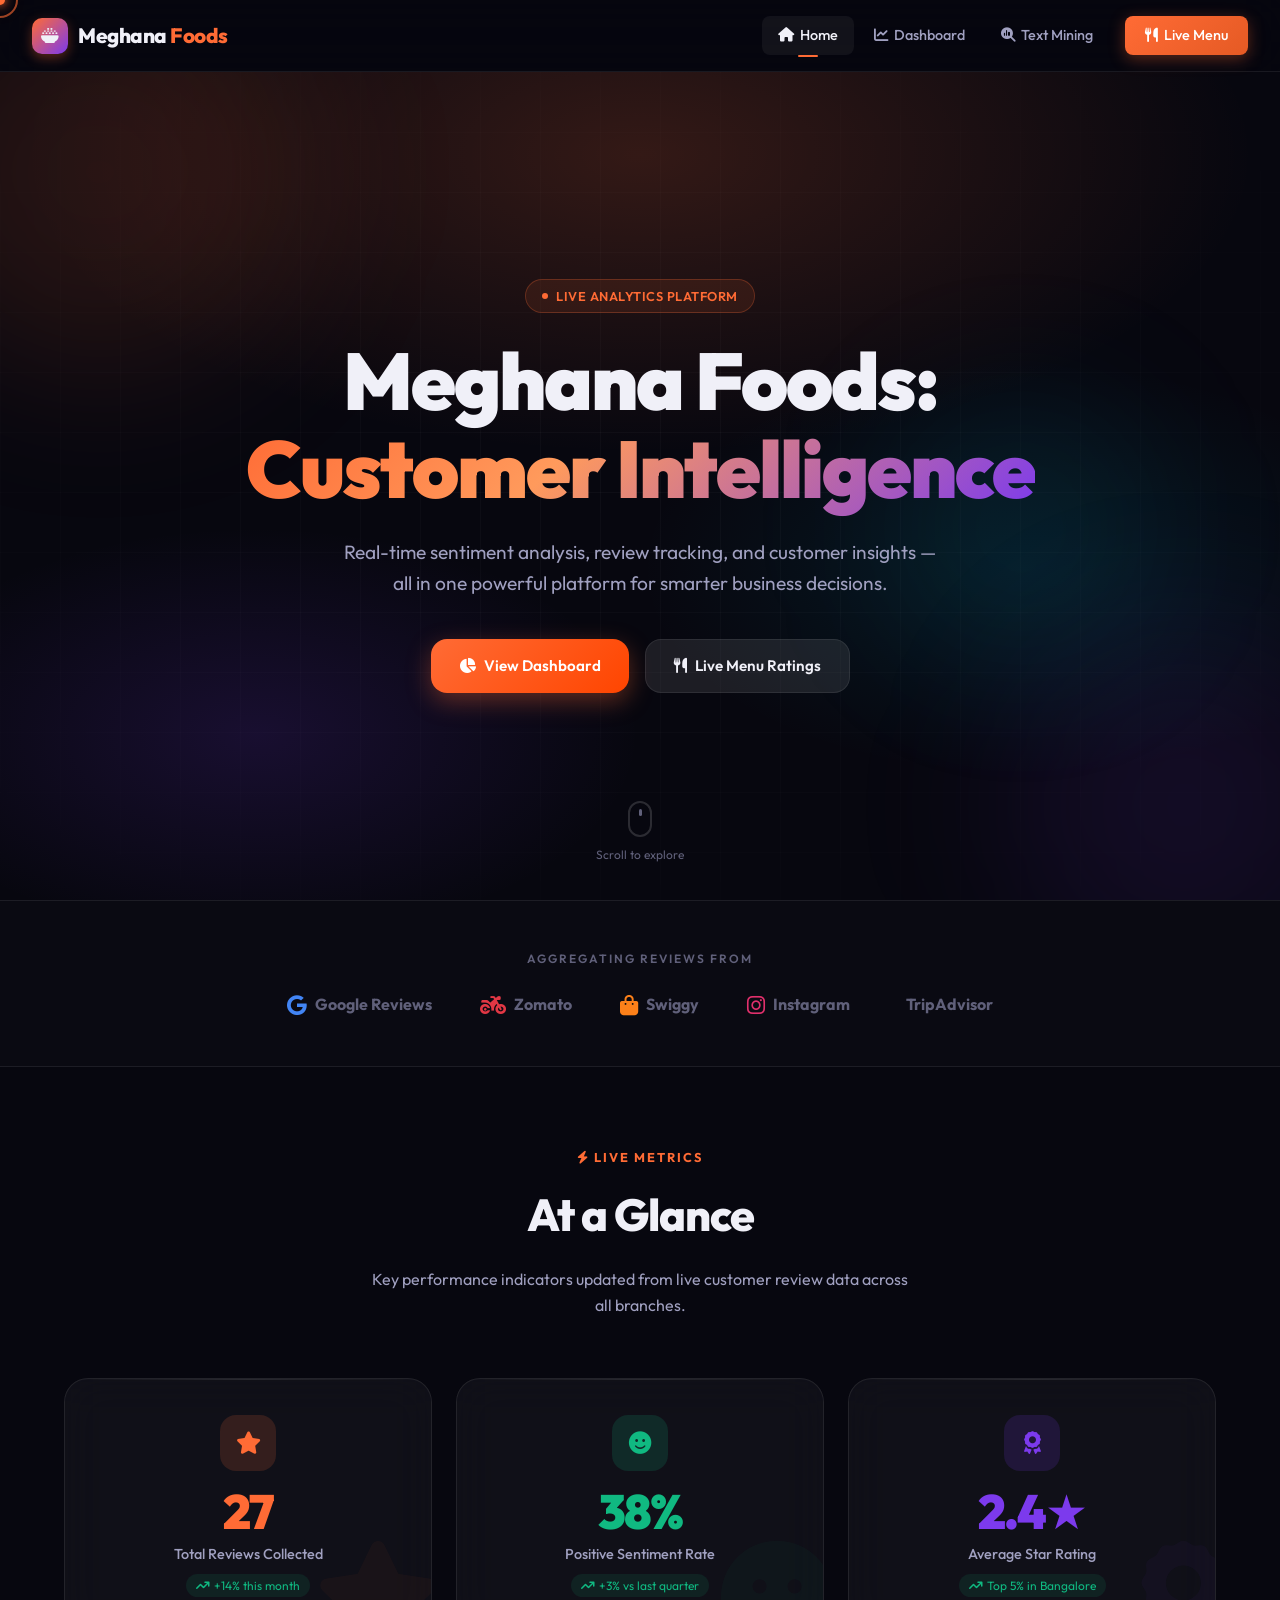
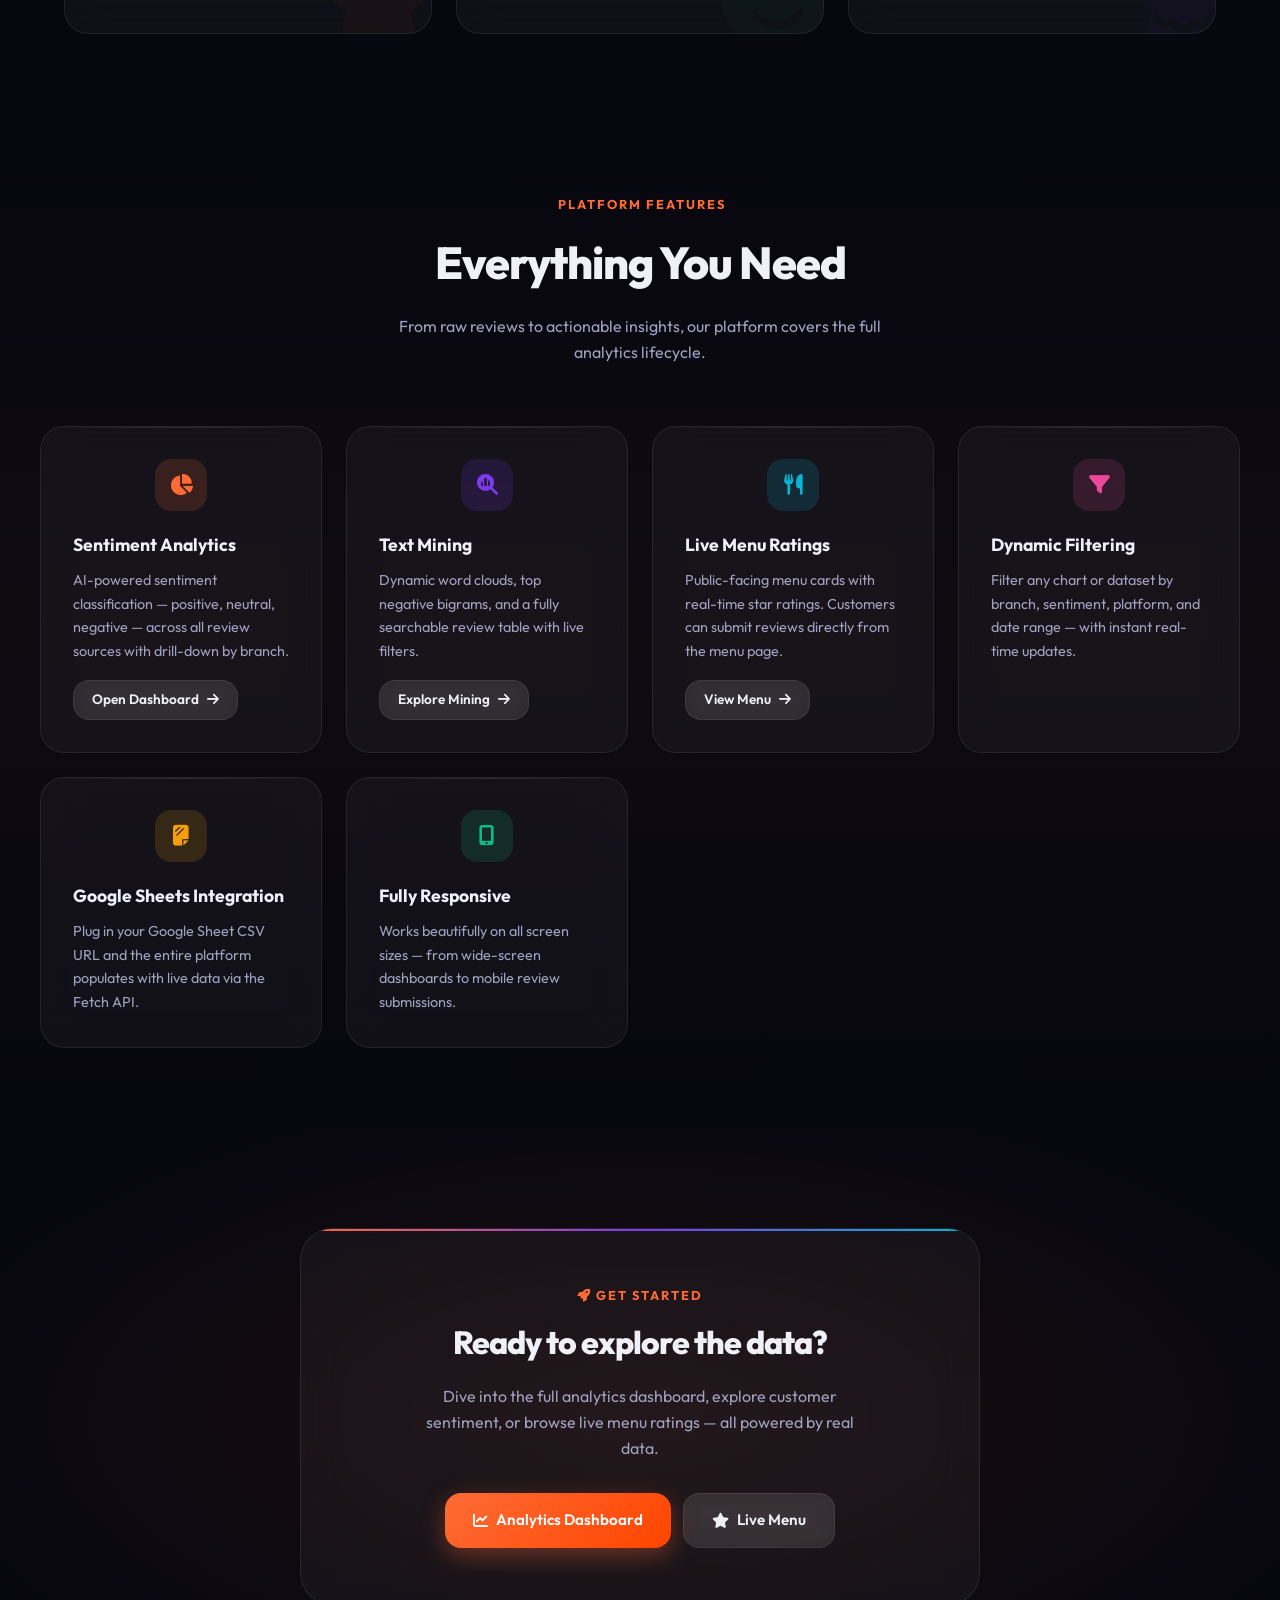
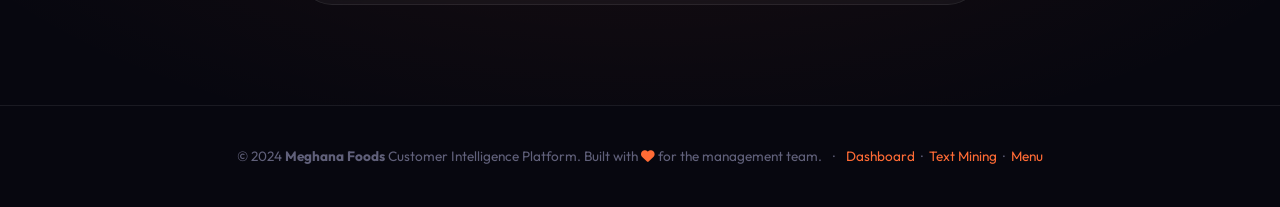
==== index.html @ daedaa5d "Add files via upload" ====
<!DOCTYPE html>
<html lang="en">
<head>
  <meta charset="UTF-8">
  <meta name="viewport" content="width=device-width, initial-scale=1.0">
  <title>Meghana Foods — Customer Intelligence Platform</title>
  <meta name="description" content="Meghana Foods Customer Intelligence Platform — analyze reviews, sentiment trends, and live menu ratings across all branches.">

  <!-- Fonts -->
  <link rel="preconnect" href="https://fonts.googleapis.com">
  <link rel="preconnect" href="https://fonts.gstatic.com" crossorigin>
  <link href="https://fonts.googleapis.com/css2?family=Outfit:wght@300;400;500;600;700;800;900&display=swap" rel="stylesheet">

  <!-- FontAwesome -->
  <link rel="stylesheet" href="https://cdnjs.cloudflare.com/ajax/libs/font-awesome/6.5.1/css/all.min.css">

  <!-- Stylesheet -->
  <link rel="stylesheet" href="styles.css">

  <style>
    /* ---- Homepage-only styles ---- */
    .hero-scroll-hint {
      position: absolute;
      bottom: 36px; left: 50%;
      transform: translateX(-50%);
      display: flex;
      flex-direction: column;
      align-items: center;
      gap: 8px;
      color: var(--text-muted);
      font-size: 0.75rem;
      animation: fadeIn 2s 1.5s ease both;
    }

    .scroll-mouse {
      width: 24px; height: 36px;
      border: 2px solid rgba(255,255,255,0.15);
      border-radius: 12px;
      position: relative;
      display: flex;
      align-items: flex-start;
      justify-content: center;
      padding-top: 6px;
    }

    .scroll-mouse::before {
      content: '';
      width: 3px; height: 7px;
      background: var(--text-muted);
      border-radius: 3px;
      animation: scrollBounce 1.5s infinite;
    }

    @keyframes scrollBounce {
      0%, 100% { transform: translateY(0); opacity: 1; }
      60%       { transform: translateY(8px); opacity: 0.3; }
    }

    /* Social proof logos strip */
    .platforms-strip {
      padding: 48px 24px;
      text-align: center;
      border-top: 1px solid var(--border);
      border-bottom: 1px solid var(--border);
      background: rgba(255,255,255,0.01);
    }

    .platforms-strip p {
      font-size: 0.75rem;
      letter-spacing: 2px;
      text-transform: uppercase;
      color: var(--text-muted);
      margin-bottom: 24px;
      font-weight: 600;
    }

    .platform-logos {
      display: flex;
      align-items: center;
      justify-content: center;
      gap: 48px;
      flex-wrap: wrap;
    }

    .platform-logo {
      display: flex;
      align-items: center;
      gap: 8px;
      font-size: 1rem;
      font-weight: 700;
      color: var(--text-muted);
      transition: color var(--transition-base);
    }

    .platform-logo:hover { color: var(--text-secondary); }
    .platform-logo i { font-size: 1.3rem; }

    /* CTA Bottom section */
    .cta-section {
      padding: 100px 24px;
      text-align: center;
      position: relative;
      overflow: hidden;
    }

    .cta-section::before {
      content: '';
      position: absolute;
      inset: 0;
      background: radial-gradient(ellipse 60% 60% at 50% 50%, rgba(255,107,53,0.08), transparent);
    }

    .cta-card {
      max-width: 680px;
      margin: 0 auto;
      padding: 56px 48px;
      border-radius: var(--radius-xl);
      position: relative;
      overflow: hidden;
    }

    .cta-card::before {
      content: '';
      position: absolute;
      top: 0; left: 0; right: 0;
      height: 2px;
      background: linear-gradient(90deg, var(--primary), var(--accent), var(--teal));
    }

    /* Number ticker styling override for homepage */
    .stat-value.orange { color: var(--primary); }
    .stat-value.green  { color: var(--green); }
    .stat-value.purple { color: var(--accent); }
  </style>
</head>

<body>
  <!-- Custom Cursor -->
  <div id="cursor-dot"></div>
  <div id="cursor-ring"></div>

  <!-- ==============================
       NAVBAR
       ============================== -->
  <nav class="navbar" role="navigation" aria-label="Main navigation">
    <a class="nav-brand" href="index.html" aria-label="Meghana Foods Home">
      <div class="brand-icon"><i class="fa-solid fa-bowl-rice"></i></div>
      <span>Meghana <span>Foods</span></span>
    </a>

    <ul class="nav-links" id="nav-links">
      <li><a href="index.html" class="active" id="nav-home"><i class="fa-solid fa-house"></i> Home</a></li>
      <li><a href="dashboard.html" id="nav-dashboard"><i class="fa-solid fa-chart-line"></i> Dashboard</a></li>
      <li><a href="mining.html" id="nav-mining"><i class="fa-solid fa-magnifying-glass-chart"></i> Text Mining</a></li>
      <li><a href="menu.html" class="nav-cta" id="nav-menu"><i class="fa-solid fa-utensils"></i> Live Menu</a></li>
    </ul>

    <button class="nav-toggle" id="nav-toggle" aria-label="Toggle mobile menu" aria-expanded="false">
      <span></span><span></span><span></span>
    </button>
  </nav>

  <!-- ==============================
       PAGE CONTENT
       ============================== -->
  <div class="page-wrapper">

    <!-- HERO -->
    <section class="hero" id="hero" aria-labelledby="hero-heading">
      <div class="hero-bg">
        <div class="hero-orb hero-orb-1"></div>
        <div class="hero-orb hero-orb-2"></div>
        <div class="hero-orb hero-orb-3"></div>
      </div>

      <div class="hero-content">
        <div class="hero-badge">
          <span class="dot"></span>
          LIVE ANALYTICS PLATFORM
        </div>

        <h1 class="hero-title" id="hero-heading">
          Meghana Foods:<br>
          <span class="gradient-text">Customer Intelligence</span>
        </h1>

        <p class="hero-subtitle">
          Real-time sentiment analysis, review tracking, and customer insights —
          all in one powerful platform for smarter business decisions.
        </p>

        <div class="hero-actions">
          <a href="dashboard.html" class="btn btn-primary" id="btn-view-dashboard">
            <i class="fa-solid fa-chart-pie"></i>
            View Dashboard
          </a>
          <a href="menu.html" class="btn btn-secondary" id="btn-live-menu">
            <i class="fa-solid fa-utensils"></i>
            Live Menu Ratings
          </a>
        </div>
      </div>

      <div class="hero-scroll-hint" aria-hidden="true">
        <div class="scroll-mouse"></div>
        Scroll to explore
      </div>
    </section>

    <!-- PLATFORMS STRIP -->
    <div class="platforms-strip" aria-label="Data sources">
      <p>Aggregating reviews from</p>
      <div class="platform-logos">
        <div class="platform-logo"><i class="fa-brands fa-google" style="color:#4285F4"></i> Google Reviews</div>
        <div class="platform-logo"><i class="fa-solid fa-motorcycle" style="color:#E23744"></i> Zomato</div>
        <div class="platform-logo"><i class="fa-solid fa-bag-shopping" style="color:#FC8019"></i> Swiggy</div>
        <div class="platform-logo"><i class="fa-brands fa-instagram" style="color:#E1306C"></i> Instagram</div>
        <div class="platform-logo"><i class="fa-brands fa-tripadvisor" style="color:#34E0A1"></i> TripAdvisor</div>
      </div>
    </div>

    <!-- QUICK STATS -->
    <section class="stats-section" aria-labelledby="stats-heading">
      <p class="section-label"><i class="fa-solid fa-bolt"></i> Live Metrics</p>
      <h2 class="section-title" id="stats-heading">At a Glance</h2>
      <p class="section-subtitle">Key performance indicators updated from live customer review data across all branches.</p>

      <div class="stats-grid">
        <div class="stat-card card reveal delay-1" id="stat-reviews">
          <div class="stat-icon orange"><i class="fa-solid fa-star"></i></div>
          <div class="stat-value orange" data-count="40" data-suffix="">0</div>
          <div class="stat-label">Total Reviews Collected</div>
          <div class="stat-trend up"><i class="fa-solid fa-arrow-trend-up"></i> +14% this month</div>
          <i class="fa-solid fa-star card-bg-icon" aria-hidden="true"></i>
        </div>

        <div class="stat-card card reveal delay-2" id="stat-positive">
          <div class="stat-icon green"><i class="fa-solid fa-face-smile"></i></div>
          <div class="stat-value green" data-count="72" data-suffix="%">0%</div>
          <div class="stat-label">Positive Sentiment Rate</div>
          <div class="stat-trend up"><i class="fa-solid fa-arrow-trend-up"></i> +3% vs last quarter</div>
          <i class="fa-solid fa-face-smile card-bg-icon" aria-hidden="true" style="color:var(--green)"></i>
        </div>

        <div class="stat-card card reveal delay-3" id="stat-avg-rating">
          <div class="stat-icon purple"><i class="fa-solid fa-award"></i></div>
          <div class="stat-value purple" data-count="4.3" data-suffix="★">0★</div>
          <div class="stat-label">Average Star Rating</div>
          <div class="stat-trend up"><i class="fa-solid fa-arrow-trend-up"></i> Top 5% in Bangalore</div>
          <i class="fa-solid fa-award card-bg-icon" aria-hidden="true" style="color:var(--accent)"></i>
        </div>
      </div>
    </section>

    <!-- FEATURES SECTION -->
    <section class="features-section" aria-labelledby="features-heading">
      <div class="features-inner">
        <p class="section-label"><i class="fa-solid fa-sparkles"></i> Platform Features</p>
        <h2 class="section-title" id="features-heading">Everything You Need</h2>
        <p class="section-subtitle">From raw reviews to actionable insights, our platform covers the full analytics lifecycle.</p>

        <div class="features-grid">
          <div class="feature-card card reveal delay-1">
            <div class="feature-icon orange stat-icon">
              <i class="fa-solid fa-chart-pie"></i>
            </div>
            <h3 class="feature-title">Sentiment Analytics</h3>
            <p class="feature-desc">AI-powered sentiment classification — positive, neutral, negative — across all review sources with drill-down by branch.</p>
            <a href="dashboard.html" class="btn btn-secondary btn-sm" style="margin-top:16px" id="feature-link-dashboard">
              Open Dashboard <i class="fa-solid fa-arrow-right"></i>
            </a>
          </div>

          <div class="feature-card card reveal delay-2">
            <div class="feature-icon purple stat-icon" style="background:rgba(124,58,237,0.15);color:var(--accent)">
              <i class="fa-solid fa-magnifying-glass-chart"></i>
            </div>
            <h3 class="feature-title">Text Mining</h3>
            <p class="feature-desc">Dynamic word clouds, top negative bigrams, and a fully searchable review table with live filters.</p>
            <a href="mining.html" class="btn btn-secondary btn-sm" style="margin-top:16px" id="feature-link-mining">
              Explore Mining <i class="fa-solid fa-arrow-right"></i>
            </a>
          </div>

          <div class="feature-card card reveal delay-3">
            <div class="feature-icon teal stat-icon" style="background:rgba(6,182,212,0.15);color:var(--teal)">
              <i class="fa-solid fa-utensils"></i>
            </div>
            <h3 class="feature-title">Live Menu Ratings</h3>
            <p class="feature-desc">Public-facing menu cards with real-time star ratings. Customers can submit reviews directly from the menu page.</p>
            <a href="menu.html" class="btn btn-secondary btn-sm" style="margin-top:16px" id="feature-link-menu">
              View Menu <i class="fa-solid fa-arrow-right"></i>
            </a>
          </div>

          <div class="feature-card card reveal delay-4">
            <div class="feature-icon pink stat-icon" style="background:rgba(236,72,153,0.15);color:var(--pink)">
              <i class="fa-solid fa-filter"></i>
            </div>
            <h3 class="feature-title">Dynamic Filtering</h3>
            <p class="feature-desc">Filter any chart or dataset by branch, sentiment, platform, and date range — with instant real-time updates.</p>
          </div>

          <div class="feature-card card reveal delay-5">
            <div class="feature-icon yellow stat-icon" style="background:rgba(245,158,11,0.15);color:var(--yellow)">
              <i class="fa-solid fa-sheet-plastic"></i>
            </div>
            <h3 class="feature-title">Google Sheets Integration</h3>
            <p class="feature-desc">Plug in your Google Sheet CSV URL and the entire platform populates with live data via the Fetch API.</p>
          </div>

          <div class="feature-card card reveal delay-1">
            <div class="feature-icon green stat-icon">
              <i class="fa-solid fa-mobile-screen-button"></i>
            </div>
            <h3 class="feature-title">Fully Responsive</h3>
            <p class="feature-desc">Works beautifully on all screen sizes — from wide-screen dashboards to mobile review submissions.</p>
          </div>
        </div>
      </div>
    </section>

    <!-- CTA -->
    <section class="cta-section" aria-labelledby="cta-heading">
      <div class="cta-card card reveal">
        <p class="section-label" style="margin-bottom:12px"><i class="fa-solid fa-rocket"></i> Get Started</p>
        <h2 id="cta-heading" style="font-size:2rem;font-weight:800;letter-spacing:-1px;margin-bottom:16px">
          Ready to explore the data?
        </h2>
        <p style="color:var(--text-secondary);margin-bottom:32px;max-width:460px;margin-left:auto;margin-right:auto">
          Dive into the full analytics dashboard, explore customer sentiment, or browse live menu ratings — all powered by real data.
        </p>
        <div style="display:flex;gap:12px;justify-content:center;flex-wrap:wrap">
          <a href="dashboard.html" class="btn btn-primary" id="cta-btn-dashboard">
            <i class="fa-solid fa-chart-line"></i> Analytics Dashboard
          </a>
          <a href="menu.html" class="btn btn-secondary" id="cta-btn-menu">
            <i class="fa-solid fa-star"></i> Live Menu
          </a>
        </div>
      </div>
    </section>

    <!-- FOOTER -->
    <footer>
      <p>
        &copy; 2024 <strong>Meghana Foods</strong> Customer Intelligence Platform.
        Built with <i class="fa-solid fa-heart" style="color:var(--primary)"></i> for the management team.
        <span style="margin:0 8px">·</span>
        <a href="dashboard.html">Dashboard</a> &nbsp;·&nbsp;
        <a href="mining.html">Text Mining</a> &nbsp;·&nbsp;
        <a href="menu.html">Menu</a>
      </p>
    </footer>

  </div><!-- .page-wrapper -->

  <!-- Scripts -->
  <script src="script.js"></script>
</body>
</html>
---- styles.css ----
/* ============================================================
   MEGHANA FOODS — CUSTOMER INTELLIGENCE DASHBOARD
   styles.css — Global Stylesheet
   ============================================================ */

/* ---- Google Fonts ---- */
@import url('https://fonts.googleapis.com/css2?family=Outfit:wght@300;400;500;600;700;800;900&display=swap');

/* ---- CSS Custom Properties ---- */
:root {
  /* Colors */
  --primary: #FF6B35;
  --primary-dark: #e55a24;
  --primary-glow: rgba(255, 107, 53, 0.35);
  --accent: #7C3AED;
  --accent-glow: rgba(124, 58, 237, 0.35);
  --teal: #06B6D4;
  --pink: #EC4899;
  --green: #10B981;
  --yellow: #F59E0B;

  /* Backgrounds */
  --bg-base: #07070F;
  --bg-surface: #0D0D1A;
  --bg-card: rgba(255, 255, 255, 0.04);
  --bg-card-hover: rgba(255, 255, 255, 0.08);
  --bg-glass: rgba(255, 255, 255, 0.05);
  --bg-glass-strong: rgba(255, 255, 255, 0.09);

  /* Borders */
  --border: rgba(255, 255, 255, 0.08);
  --border-hover: rgba(255, 107, 53, 0.4);

  /* Text */
  --text-primary: #F0F0F8;
  --text-secondary: #A0A0C0;
  --text-muted: #60607A;

  /* Shadows */
  --shadow-sm: 0 2px 8px rgba(0,0,0,0.4);
  --shadow-md: 0 8px 32px rgba(0,0,0,0.5);
  --shadow-lg: 0 20px 60px rgba(0,0,0,0.6);
  --shadow-glow-orange: 0 0 30px rgba(255, 107, 53, 0.3);
  --shadow-glow-purple: 0 0 30px rgba(124, 58, 237, 0.3);

  /* Layout */
  --navbar-height: 72px;
  --radius-sm: 8px;
  --radius-md: 16px;
  --radius-lg: 24px;
  --radius-xl: 32px;

  /* Transitions */
  --transition-fast: 0.15s ease;
  --transition-base: 0.3s ease;
  --transition-slow: 0.5s ease;
}

/* ---- Reset & Base ---- */
*, *::before, *::after {
  box-sizing: border-box;
  margin: 0;
  padding: 0;
}

html {
  scroll-behavior: smooth;
  font-size: 16px;
}

body {
  font-family: 'Outfit', system-ui, sans-serif;
  background: var(--bg-base);
  color: var(--text-primary);
  line-height: 1.6;
  overflow-x: hidden;
  cursor: none; /* Hide default cursor — using custom cursor */
}

/* ---- Custom Cursor ---- */
#cursor-dot {
  position: fixed;
  top: 0; left: 0;
  width: 10px; height: 10px;
  background: var(--primary);
  border-radius: 50%;
  pointer-events: none;
  z-index: 99999;
  transform: translate(-50%, -50%);
  transition: transform 0.08s ease, background 0.2s ease;
  box-shadow: 0 0 10px var(--primary), 0 0 20px var(--primary-glow);
}

#cursor-ring {
  position: fixed;
  top: 0; left: 0;
  width: 36px; height: 36px;
  border: 2px solid rgba(255, 107, 53, 0.6);
  border-radius: 50%;
  pointer-events: none;
  z-index: 99998;
  transform: translate(-50%, -50%);
  transition: transform 0.18s ease, width 0.2s ease, height 0.2s ease,
              border-color 0.2s ease, opacity 0.2s ease;
}

body:hover #cursor-ring { opacity: 1; }

/* Cursor hover states */
a:hover ~ #cursor-dot, button:hover ~ #cursor-dot { transform: translate(-50%, -50%) scale(1.5); }

/* ==============================
   NAVBAR
   ============================== */
.navbar {
  position: fixed;
  top: 0; left: 0; right: 0;
  height: var(--navbar-height);
  background: rgba(7, 7, 15, 0.85);
  backdrop-filter: blur(24px);
  -webkit-backdrop-filter: blur(24px);
  border-bottom: 1px solid var(--border);
  z-index: 1000;
  display: flex;
  align-items: center;
  padding: 0 32px;
  transition: box-shadow var(--transition-base);
}

.navbar.scrolled {
  box-shadow: 0 4px 32px rgba(0,0,0,0.6);
  border-bottom-color: rgba(255, 107, 53, 0.2);
}

.nav-brand {
  display: flex;
  align-items: center;
  gap: 10px;
  text-decoration: none;
  font-size: 1.3rem;
  font-weight: 800;
  color: var(--text-primary);
  letter-spacing: -0.5px;
}

.nav-brand .brand-icon {
  width: 36px; height: 36px;
  background: linear-gradient(135deg, var(--primary), var(--accent));
  border-radius: 10px;
  display: flex;
  align-items: center;
  justify-content: center;
  font-size: 1.1rem;
  box-shadow: 0 4px 12px var(--primary-glow);
}

.nav-brand span span {
  color: var(--primary);
}

.nav-links {
  display: flex;
  align-items: center;
  gap: 4px;
  list-style: none;
  margin-left: auto;
}

.nav-links a {
  display: flex;
  align-items: center;
  gap: 6px;
  padding: 8px 16px;
  color: var(--text-secondary);
  text-decoration: none;
  font-size: 0.9rem;
  font-weight: 500;
  border-radius: var(--radius-sm);
  transition: all var(--transition-fast);
  position: relative;
}

.nav-links a:hover,
.nav-links a.active {
  color: var(--text-primary);
  background: var(--bg-glass);
}

.nav-links a.active::after {
  content: '';
  position: absolute;
  bottom: -2px; left: 50%;
  transform: translateX(-50%);
  width: 20px; height: 2px;
  background: var(--primary);
  border-radius: 2px;
}

.nav-cta {
  margin-left: 12px;
  padding: 8px 20px !important;
  background: linear-gradient(135deg, var(--primary), var(--primary-dark)) !important;
  color: white !important;
  border-radius: var(--radius-sm) !important;
  box-shadow: 0 4px 16px var(--primary-glow);
  transition: all var(--transition-base) !important;
}

.nav-cta:hover {
  transform: translateY(-1px);
  box-shadow: 0 8px 24px var(--primary-glow) !important;
}

/* Hamburger */
.nav-toggle {
  display: none;
  flex-direction: column;
  gap: 5px;
  margin-left: auto;
  cursor: pointer;
  padding: 4px;
}

.nav-toggle span {
  display: block;
  width: 24px; height: 2px;
  background: var(--text-primary);
  border-radius: 2px;
  transition: all var(--transition-base);
}

/* ==============================
   PAGE WRAPPER
   ============================== */
.page-wrapper {
  padding-top: var(--navbar-height);
  min-height: 100vh;
}

/* ==============================
   HERO SECTION
   ============================== */
.hero {
  position: relative;
  min-height: calc(100vh - var(--navbar-height));
  display: flex;
  align-items: center;
  justify-content: center;
  text-align: center;
  overflow: hidden;
  padding: 80px 24px;
}

.hero-bg {
  position: absolute;
  inset: 0;
  background:
    radial-gradient(ellipse 80% 60% at 50% 10%, rgba(255, 107, 53, 0.18) 0%, transparent 60%),
    radial-gradient(ellipse 60% 50% at 20% 80%, rgba(124, 58, 237, 0.15) 0%, transparent 50%),
    radial-gradient(ellipse 60% 50% at 80% 60%, rgba(6, 182, 212, 0.1) 0%, transparent 50%),
    var(--bg-base);
}

/* Animated mesh grid */
.hero-bg::before {
  content: '';
  position: absolute;
  inset: 0;
  background-image:
    linear-gradient(rgba(255,255,255,0.03) 1px, transparent 1px),
    linear-gradient(90deg, rgba(255,255,255,0.03) 1px, transparent 1px);
  background-size: 60px 60px;
  mask-image: radial-gradient(ellipse 80% 70% at 50% 50%, black, transparent);
}

/* Floating orbs */
.hero-orb {
  position: absolute;
  border-radius: 50%;
  filter: blur(80px);
  animation: floatOrb 8s ease-in-out infinite;
  pointer-events: none;
}

.hero-orb-1 {
  width: 400px; height: 400px;
  background: rgba(255, 107, 53, 0.12);
  top: -100px; left: -100px;
  animation-delay: 0s;
}

.hero-orb-2 {
  width: 350px; height: 350px;
  background: rgba(124, 58, 237, 0.1);
  bottom: -80px; right: -80px;
  animation-delay: 3s;
}

.hero-orb-3 {
  width: 250px; height: 250px;
  background: rgba(6, 182, 212, 0.08);
  top: 40%; left: 70%;
  animation-delay: 5s;
}

@keyframes floatOrb {
  0%, 100% { transform: translate(0, 0) scale(1); }
  33% { transform: translate(30px, -30px) scale(1.05); }
  66% { transform: translate(-20px, 20px) scale(0.95); }
}

.hero-content {
  position: relative;
  z-index: 2;
  max-width: 820px;
}

.hero-badge {
  display: inline-flex;
  align-items: center;
  gap: 8px;
  padding: 6px 16px;
  background: rgba(255, 107, 53, 0.1);
  border: 1px solid rgba(255, 107, 53, 0.25);
  border-radius: 100px;
  font-size: 0.8rem;
  font-weight: 600;
  color: var(--primary);
  letter-spacing: 0.5px;
  margin-bottom: 24px;
  animation: fadeDown 0.8s ease both;
}

.hero-badge .dot {
  width: 6px; height: 6px;
  background: var(--primary);
  border-radius: 50%;
  animation: pulse 2s infinite;
}

@keyframes pulse {
  0%, 100% { opacity: 1; transform: scale(1); }
  50% { opacity: 0.5; transform: scale(1.4); }
}

.hero-title {
  font-size: clamp(2.5rem, 7vw, 5rem);
  font-weight: 900;
  line-height: 1.1;
  letter-spacing: -2px;
  margin-bottom: 24px;
  animation: fadeUp 0.8s 0.1s ease both;
}

.hero-title .gradient-text {
  background: linear-gradient(135deg, var(--primary) 0%, #FF9A5C 40%, var(--accent) 100%);
  -webkit-background-clip: text;
  -webkit-text-fill-color: transparent;
  background-clip: text;
}

.hero-subtitle {
  font-size: clamp(1rem, 2.5vw, 1.2rem);
  color: var(--text-secondary);
  max-width: 600px;
  margin: 0 auto 40px;
  font-weight: 400;
  animation: fadeUp 0.8s 0.2s ease both;
}

.hero-actions {
  display: flex;
  gap: 16px;
  justify-content: center;
  flex-wrap: wrap;
  animation: fadeUp 0.8s 0.3s ease both;
}

/* ==============================
   BUTTONS
   ============================== */
.btn {
  display: inline-flex;
  align-items: center;
  gap: 8px;
  padding: 14px 28px;
  font-family: 'Outfit', sans-serif;
  font-size: 0.95rem;
  font-weight: 600;
  border-radius: var(--radius-md);
  border: none;
  cursor: pointer;
  text-decoration: none;
  transition: all var(--transition-base);
  position: relative;
  overflow: hidden;
}

.btn::before {
  content: '';
  position: absolute;
  inset: 0;
  background: rgba(255,255,255,0);
  transition: background var(--transition-fast);
}

.btn:hover::before { background: rgba(255,255,255,0.08); }

.btn-primary {
  background: linear-gradient(135deg, var(--primary), #FF4500);
  color: white;
  box-shadow: 0 8px 24px var(--primary-glow);
}

.btn-primary:hover {
  transform: translateY(-3px);
  box-shadow: 0 16px 40px var(--primary-glow);
}

.btn-secondary {
  background: var(--bg-glass-strong);
  color: var(--text-primary);
  border: 1px solid var(--border);
  backdrop-filter: blur(10px);
}

.btn-secondary:hover {
  transform: translateY(-2px);
  border-color: var(--border-hover);
  box-shadow: var(--shadow-md);
}

.btn-sm {
  padding: 8px 18px;
  font-size: 0.85rem;
}

/* ==============================
   QUICK STATS SECTION
   ============================== */
.stats-section {
  padding: 80px 24px;
  max-width: 1200px;
  margin: 0 auto;
}

.section-label {
  text-align: center;
  font-size: 0.8rem;
  font-weight: 700;
  letter-spacing: 2px;
  text-transform: uppercase;
  color: var(--primary);
  margin-bottom: 12px;
}

.section-title {
  text-align: center;
  font-size: clamp(1.8rem, 4vw, 2.8rem);
  font-weight: 800;
  letter-spacing: -1px;
  margin-bottom: 16px;
}

.section-subtitle {
  text-align: center;
  color: var(--text-secondary);
  font-size: 1rem;
  max-width: 540px;
  margin: 0 auto 60px;
}

.stats-grid {
  display: grid;
  grid-template-columns: repeat(3, 1fr);
  gap: 24px;
}

/* ==============================
   CARDS / GLASS
   ============================== */
.card {
  background: var(--bg-card);
  border: 1px solid var(--border);
  border-radius: var(--radius-lg);
  backdrop-filter: blur(20px);
  -webkit-backdrop-filter: blur(20px);
  transition: all var(--transition-base);
  position: relative;
  overflow: hidden;
}

.card::before {
  content: '';
  position: absolute;
  top: 0; left: 0; right: 0;
  height: 1px;
  background: linear-gradient(90deg, transparent, rgba(255,255,255,0.1), transparent);
}

.card:hover {
  transform: translateY(-4px);
  border-color: var(--border-hover);
  background: var(--bg-card-hover);
  box-shadow: var(--shadow-glow-orange);
}

.stat-card {
  padding: 36px 32px;
  text-align: center;
  position: relative;
  overflow: hidden;
}

.stat-card .card-bg-icon {
  position: absolute;
  bottom: -20px; right: -10px;
  font-size: 7rem;
  opacity: 0.04;
  color: var(--primary);
  pointer-events: none;
}

.stat-icon {
  width: 56px; height: 56px;
  border-radius: var(--radius-md);
  display: flex;
  align-items: center;
  justify-content: center;
  font-size: 1.4rem;
  margin: 0 auto 16px;
}

.stat-icon.orange { background: rgba(255, 107, 53, 0.15); color: var(--primary); }
.stat-icon.purple { background: rgba(124, 58, 237, 0.15); color: var(--accent); }
.stat-icon.green  { background: rgba(16, 185, 129, 0.15); color: var(--green); }
.stat-icon.teal   { background: rgba(6, 182, 212, 0.15);  color: var(--teal); }
.stat-icon.pink   { background: rgba(236, 72, 153, 0.15); color: var(--pink); }
.stat-icon.yellow { background: rgba(245, 158, 11, 0.15); color: var(--yellow); }

.stat-value {
  font-size: 3rem;
  font-weight: 900;
  letter-spacing: -2px;
  line-height: 1;
  margin-bottom: 8px;
}

.stat-label {
  font-size: 0.9rem;
  color: var(--text-secondary);
  font-weight: 500;
}

.stat-trend {
  display: inline-flex;
  align-items: center;
  gap: 4px;
  font-size: 0.75rem;
  margin-top: 8px;
  padding: 2px 10px;
  border-radius: 100px;
}

.stat-trend.up   { background: rgba(16,185,129,0.1); color: var(--green); }
.stat-trend.down { background: rgba(239,68,68,0.1);  color: #EF4444; }

/* ==============================
   FEATURES / INFO SECTION
   ============================== */
.features-section {
  padding: 80px 24px;
  background: linear-gradient(180deg, transparent, rgba(255,107,53,0.03), transparent);
}

.features-inner {
  max-width: 1200px;
  margin: 0 auto;
}

.features-grid {
  display: grid;
  grid-template-columns: repeat(auto-fit, minmax(260px, 1fr));
  gap: 24px;
}

.feature-card {
  padding: 32px;
}

.feature-icon {
  width: 52px; height: 52px;
  border-radius: var(--radius-md);
  display: flex;
  align-items: center;
  justify-content: center;
  font-size: 1.3rem;
  margin-bottom: 20px;
}

.feature-title {
  font-size: 1.1rem;
  font-weight: 700;
  margin-bottom: 10px;
}

.feature-desc {
  font-size: 0.9rem;
  color: var(--text-secondary);
  line-height: 1.65;
}

/* ==============================
   FOOTER
   ============================== */
footer {
  border-top: 1px solid var(--border);
  padding: 40px 24px;
  text-align: center;
  color: var(--text-muted);
  font-size: 0.85rem;
}

footer a { color: var(--primary); text-decoration: none; }

/* ==============================
   SCROLL REVEAL
   ============================== */
.reveal {
  opacity: 0;
  transform: translateY(32px);
  transition: opacity 0.6s ease, transform 0.6s ease;
}

.reveal.visible {
  opacity: 1;
  transform: translateY(0);
}

.reveal-left {
  opacity: 0;
  transform: translateX(-32px);
  transition: opacity 0.6s ease, transform 0.6s ease;
}

.reveal-left.visible {
  opacity: 1;
  transform: translateX(0);
}

.reveal-right {
  opacity: 0;
  transform: translateX(32px);
  transition: opacity 0.6s ease, transform 0.6s ease;
}

.reveal-right.visible {
  opacity: 1;
  transform: translateX(0);
}

/* Stagger delays */
.delay-1 { transition-delay: 0.1s; }
.delay-2 { transition-delay: 0.2s; }
.delay-3 { transition-delay: 0.3s; }
.delay-4 { transition-delay: 0.4s; }
.delay-5 { transition-delay: 0.5s; }

/* ==============================
   ANIMATIONS
   ============================== */
@keyframes fadeUp {
  from { opacity: 0; transform: translateY(24px); }
  to   { opacity: 1; transform: translateY(0); }
}

@keyframes fadeDown {
  from { opacity: 0; transform: translateY(-16px); }
  to   { opacity: 1; transform: translateY(0); }
}

@keyframes fadeIn {
  from { opacity: 0; }
  to   { opacity: 1; }
}

@keyframes shimmer {
  0% { background-position: -200% center; }
  100% { background-position: 200% center; }
}

@keyframes spin {
  to { transform: rotate(360deg); }
}

/* ==============================
   DASHBOARD PAGE
   ============================== */
.dashboard-header {
  padding: 48px 32px 24px;
  max-width: 1400px;
  margin: 0 auto;
}

.page-title {
  font-size: 2rem;
  font-weight: 800;
  letter-spacing: -1px;
  margin-bottom: 6px;
}

.page-subtitle {
  color: var(--text-secondary);
  font-size: 0.95rem;
}

/* Filter Bar */
.filter-bar {
  margin: 0 32px 32px;
  max-width: 1400px;
  margin-left: auto;
  margin-right: auto;
  background: var(--bg-glass);
  border: 1px solid var(--border);
  border-radius: var(--radius-lg);
  padding: 20px 24px;
  display: flex;
  gap: 16px;
  flex-wrap: wrap;
  align-items: flex-end;
  backdrop-filter: blur(20px);
}

.filter-group {
  display: flex;
  flex-direction: column;
  gap: 6px;
  flex: 1;
  min-width: 140px;
}

.filter-group label {
  font-size: 0.75rem;
  font-weight: 600;
  letter-spacing: 0.5px;
  text-transform: uppercase;
  color: var(--text-muted);
}

.filter-group select,
.filter-group input[type="date"] {
  background: rgba(255,255,255,0.05);
  border: 1px solid var(--border);
  border-radius: var(--radius-sm);
  color: var(--text-primary);
  font-family: 'Outfit', sans-serif;
  font-size: 0.9rem;
  padding: 10px 14px;
  transition: border-color var(--transition-fast);
  -webkit-appearance: none;
  appearance: none;
}

.filter-group select:focus,
.filter-group input[type="date"]:focus {
  outline: none;
  border-color: var(--primary);
  box-shadow: 0 0 0 3px var(--primary-glow);
}

.filter-group select option {
  background: #1a1a2e;
  color: var(--text-primary);
}

.filter-group input[type="date"]::-webkit-calendar-picker-indicator {
  filter: invert(0.7);
  cursor: pointer;
}

.filter-actions {
  display: flex;
  gap: 8px;
}

/* KPI Cards */
.kpi-grid {
  display: grid;
  grid-template-columns: repeat(4, 1fr);
  gap: 20px;
  padding: 0 32px 32px;
  max-width: 1400px;
  margin: 0 auto;
}

.kpi-card {
  padding: 24px;
  border-radius: var(--radius-lg);
  position: relative;
  overflow: hidden;
}

.kpi-label {
  font-size: 0.8rem;
  font-weight: 600;
  letter-spacing: 0.5px;
  text-transform: uppercase;
  color: var(--text-muted);
  margin-bottom: 10px;
  display: flex;
  align-items: center;
  gap: 6px;
}

.kpi-value {
  font-size: 2.4rem;
  font-weight: 900;
  letter-spacing: -1.5px;
  line-height: 1;
  margin-bottom: 6px;
}

.kpi-sub {
  font-size: 0.8rem;
  color: var(--text-muted);
}

.kpi-icon {
  position: absolute;
  top: 20px; right: 20px;
  width: 40px; height: 40px;
  border-radius: var(--radius-sm);
  display: flex;
  align-items: center;
  justify-content: center;
  font-size: 1.1rem;
}

/* Charts Grid */
.charts-container {
  padding: 0 32px 32px;
  max-width: 1400px;
  margin: 0 auto;
  display: flex;
  flex-direction: column;
  gap: 24px;
}

.charts-row {
  display: grid;
  gap: 24px;
}

.charts-row-2 { grid-template-columns: 1fr 1.6fr; }
.charts-row-2-rev { grid-template-columns: 1.6fr 1fr; }
.charts-row-3 { grid-template-columns: repeat(3, 1fr); }

.chart-card {
  padding: 28px;
  border-radius: var(--radius-lg);
}

.chart-header {
  display: flex;
  align-items: flex-start;
  justify-content: space-between;
  margin-bottom: 24px;
}

.chart-title {
  font-size: 1rem;
  font-weight: 700;
  margin-bottom: 4px;
}

.chart-subtitle {
  font-size: 0.8rem;
  color: var(--text-muted);
}

.chart-badge {
  padding: 4px 10px;
  border-radius: 100px;
  font-size: 0.72rem;
  font-weight: 600;
}

.chart-wrap {
  position: relative;
  width: 100%;
}

/* ==============================
   TEXT MINING PAGE
   ============================== */
.mining-layout {
  padding: 32px;
  max-width: 1400px;
  margin: 0 auto;
  display: grid;
  grid-template-columns: 1fr 1fr;
  gap: 24px;
}

.mining-full {
  grid-column: 1 / -1;
}

/* Word Cloud */
.wordcloud-container {
  padding: 32px;
  min-height: 280px;
  display: flex;
  flex-wrap: wrap;
  gap: 12px;
  align-content: center;
  justify-content: center;
}

.word-cloud-word {
  display: inline-block;
  padding: 4px 10px;
  border-radius: 100px;
  cursor: default;
  transition: all var(--transition-base);
  line-height: 1.4;
  font-weight: 600;
}

.word-cloud-word:hover {
  transform: scale(1.15);
  filter: brightness(1.3);
}

/* Bigrams / Phrases */
.phrase-list {
  list-style: none;
  display: flex;
  flex-direction: column;
  gap: 12px;
  padding: 24px;
}

.phrase-item {
  display: flex;
  align-items: center;
  gap: 14px;
  padding: 14px 18px;
  background: rgba(255,255,255,0.03);
  border-radius: var(--radius-md);
  border: 1px solid var(--border);
  transition: all var(--transition-base);
}

.phrase-item:hover {
  border-color: rgba(239,68,68,0.3);
  background: rgba(239,68,68,0.05);
}

.phrase-rank {
  width: 28px; height: 28px;
  background: rgba(239,68,68,0.1);
  color: #EF4444;
  border-radius: 50%;
  display: flex; align-items: center; justify-content: center;
  font-size: 0.8rem; font-weight: 700;
  flex-shrink: 0;
}

.phrase-text {
  font-weight: 600;
  font-size: 0.95rem;
}

.phrase-count {
  margin-left: auto;
  font-size: 0.8rem;
  color: var(--text-muted);
}

.phrase-bar-track {
  width: 80px; height: 4px;
  background: rgba(255,255,255,0.08);
  border-radius: 2px;
  overflow: hidden;
  flex-shrink: 0;
}

.phrase-bar-fill {
  height: 100%;
  background: linear-gradient(90deg, #EF4444, #FF8C00);
  border-radius: 2px;
  transition: width 0.6s ease;
}

/* Reviews Table */
.reviews-table-wrapper {
  padding: 24px;
  overflow-x: auto;
}

.table-controls {
  display: flex;
  gap: 12px;
  margin-bottom: 20px;
  flex-wrap: wrap;
}

.search-input {
  flex: 1;
  min-width: 200px;
  background: rgba(255,255,255,0.05);
  border: 1px solid var(--border);
  border-radius: var(--radius-sm);
  color: var(--text-primary);
  font-family: 'Outfit', sans-serif;
  font-size: 0.9rem;
  padding: 10px 16px;
  transition: border-color var(--transition-fast);
}

.search-input:focus {
  outline: none;
  border-color: var(--primary);
  box-shadow: 0 0 0 3px var(--primary-glow);
}

.search-input::placeholder { color: var(--text-muted); }

.reviews-table {
  width: 100%;
  border-collapse: collapse;
  font-size: 0.88rem;
}

.reviews-table th {
  text-align: left;
  padding: 10px 16px;
  font-size: 0.75rem;
  font-weight: 700;
  letter-spacing: 0.5px;
  text-transform: uppercase;
  color: var(--text-muted);
  border-bottom: 1px solid var(--border);
}

.reviews-table td {
  padding: 14px 16px;
  border-bottom: 1px solid rgba(255,255,255,0.04);
  vertical-align: top;
  color: var(--text-secondary);
}

.reviews-table tr:hover td {
  background: rgba(255,255,255,0.03);
  color: var(--text-primary);
}

.reviews-table .review-text-cell {
  max-width: 320px;
  line-height: 1.5;
}

/* Sentiment Tags */
.tag {
  display: inline-flex;
  align-items: center;
  gap: 4px;
  padding: 3px 10px;
  border-radius: 100px;
  font-size: 0.72rem;
  font-weight: 700;
  letter-spacing: 0.3px;
  white-space: nowrap;
}

.tag-positive { background: rgba(16,185,129,0.12); color: var(--green); }
.tag-negative { background: rgba(239,68,68,0.12);  color: #EF4444; }
.tag-neutral  { background: rgba(245,158,11,0.12); color: var(--yellow); }

/* Star Rating Display */
.stars {
  display: inline-flex;
  gap: 1px;
  color: var(--yellow);
  font-size: 0.85rem;
}

/* ==============================
   MENU PAGE
   ============================== */
.menu-hero {
  padding: 60px 32px 40px;
  max-width: 1400px;
  margin: 0 auto;
  text-align: center;
}

.menu-tabs {
  display: flex;
  justify-content: center;
  gap: 8px;
  flex-wrap: wrap;
  margin-bottom: 48px;
  padding: 0 32px;
}

.menu-tab {
  padding: 10px 24px;
  border-radius: 100px;
  border: 1px solid var(--border);
  background: transparent;
  color: var(--text-secondary);
  font-family: 'Outfit', sans-serif;
  font-size: 0.9rem;
  font-weight: 600;
  cursor: pointer;
  transition: all var(--transition-base);
}

.menu-tab.active,
.menu-tab:hover {
  background: rgba(255, 107, 53, 0.1);
  border-color: rgba(255, 107, 53, 0.4);
  color: var(--primary);
}

.menu-grid {
  display: grid;
  grid-template-columns: repeat(auto-fill, minmax(260px, 1fr));
  gap: 24px;
  padding: 0 32px 48px;
  max-width: 1400px;
  margin: 0 auto;
}

.dish-card {
  border-radius: var(--radius-lg);
  overflow: hidden;
  transition: all var(--transition-base);
}

.dish-card:hover {
  transform: translateY(-6px);
  box-shadow: 0 20px 50px rgba(0,0,0,0.5), var(--shadow-glow-orange);
}

.dish-img {
  width: 100%;
  height: 180px;
  object-fit: cover;
  display: block;
}

/* Dish image placeholder (gradient) */
.dish-img-placeholder {
  width: 100%;
  height: 180px;
  display: flex;
  align-items: center;
  justify-content: center;
  font-size: 3.5rem;
  position: relative;
  overflow: hidden;
}

.dish-img-placeholder::after {
  content: '';
  position: absolute;
  inset: 0;
  background: linear-gradient(to bottom, transparent 50%, rgba(0,0,0,0.5));
}

.dish-body {
  padding: 20px;
}

.dish-category {
  font-size: 0.72rem;
  font-weight: 700;
  letter-spacing: 1px;
  text-transform: uppercase;
  color: var(--primary);
  margin-bottom: 6px;
}

.dish-name {
  font-size: 1.05rem;
  font-weight: 700;
  margin-bottom: 8px;
}

.dish-desc {
  font-size: 0.82rem;
  color: var(--text-muted);
  line-height: 1.55;
  margin-bottom: 14px;
}

.dish-footer {
  display: flex;
  align-items: center;
  justify-content: space-between;
  margin-top: auto;
}

.dish-price {
  font-size: 1.1rem;
  font-weight: 800;
  color: var(--primary);
}

.dish-rating {
  display: flex;
  align-items: center;
  gap: 5px;
  font-size: 0.85rem;
}

.dish-rating .star-score {
  font-weight: 700;
  color: var(--yellow);
}

.dish-rating .review-count {
  font-size: 0.75rem;
  color: var(--text-muted);
}

/* Review Form */
.review-section {
  max-width: 700px;
  margin: 0 auto;
  padding: 0 32px 80px;
}

.form-card {
  background: var(--bg-card);
  border: 1px solid var(--border);
  border-radius: var(--radius-xl);
  padding: 40px;
  backdrop-filter: blur(20px);
  position: relative;
  overflow: hidden;
}

.form-card::before {
  content: '';
  position: absolute;
  top: 0; left: 0; right: 0;
  height: 3px;
  background: linear-gradient(90deg, var(--primary), var(--accent));
}

.form-title {
  font-size: 1.5rem;
  font-weight: 800;
  margin-bottom: 6px;
}

.form-desc {
  color: var(--text-secondary);
  font-size: 0.9rem;
  margin-bottom: 32px;
}

.form-row {
  display: grid;
  grid-template-columns: 1fr 1fr;
  gap: 16px;
}

.form-group {
  display: flex;
  flex-direction: column;
  gap: 6px;
  margin-bottom: 20px;
}

.form-group label {
  font-size: 0.8rem;
  font-weight: 600;
  letter-spacing: 0.5px;
  text-transform: uppercase;
  color: var(--text-muted);
}

.form-control {
  background: rgba(255,255,255,0.05);
  border: 1px solid var(--border);
  border-radius: var(--radius-sm);
  color: var(--text-primary);
  font-family: 'Outfit', sans-serif;
  font-size: 0.9rem;
  padding: 12px 16px;
  transition: all var(--transition-fast);
  width: 100%;
  -webkit-appearance: none;
  appearance: none;
}

.form-control:focus {
  outline: none;
  border-color: var(--primary);
  box-shadow: 0 0 0 3px var(--primary-glow);
}

.form-control::placeholder { color: var(--text-muted); }

textarea.form-control {
  min-height: 110px;
  resize: vertical;
}

/* Sentiment Toggle */
.sentiment-toggle {
  display: flex;
  gap: 12px;
}

.sentiment-btn {
  flex: 1;
  display: flex;
  align-items: center;
  justify-content: center;
  gap: 8px;
  padding: 12px;
  border-radius: var(--radius-md);
  border: 2px solid var(--border);
  background: transparent;
  color: var(--text-secondary);
  font-family: 'Outfit', sans-serif;
  font-size: 0.9rem;
  font-weight: 600;
  cursor: pointer;
  transition: all var(--transition-base);
}

.sentiment-btn.selected-pos {
  border-color: var(--green);
  background: rgba(16,185,129,0.1);
  color: var(--green);
}

.sentiment-btn.selected-neg {
  border-color: #EF4444;
  background: rgba(239,68,68,0.1);
  color: #EF4444;
}

/* Star Rating Input */
.star-rating-input {
  display: flex;
  gap: 6px;
}

.star-rating-input .star {
  font-size: 1.8rem;
  cursor: pointer;
  color: rgba(255,255,255,0.15);
  transition: all var(--transition-fast);
  line-height: 1;
}

.star-rating-input .star.active,
.star-rating-input .star:hover {
  color: var(--yellow);
  transform: scale(1.15);
  text-shadow: 0 0 10px rgba(245,158,11,0.5);
}

/* Toast / Success */
.toast {
  position: fixed;
  bottom: 32px; right: 32px;
  background: linear-gradient(135deg, #10B981, #059669);
  color: white;
  padding: 16px 24px;
  border-radius: var(--radius-md);
  font-weight: 600;
  box-shadow: 0 8px 32px rgba(16,185,129,0.4);
  z-index: 10000;
  transform: translateY(80px);
  opacity: 0;
  transition: all var(--transition-base);
  display: flex;
  align-items: center;
  gap: 10px;
}

.toast.show {
  transform: translateY(0);
  opacity: 1;
}

/* Loading spinner */
.spinner {
  display: inline-block;
  width: 20px; height: 20px;
  border: 2px solid rgba(255,255,255,0.1);
  border-top-color: var(--primary);
  border-radius: 50%;
  animation: spin 0.7s linear infinite;
}

/* ==============================
   WORD CLOUD TAB BUTTONS
   ============================== */
.wc-tab-group {
  display: flex;
  gap: 8px;
  padding: 20px 24px 0;
}

.wc-tab {
  padding: 6px 16px;
  border-radius: 100px;
  border: 1px solid var(--border);
  background: transparent;
  color: var(--text-secondary);
  font-family: 'Outfit', sans-serif;
  font-size: 0.8rem;
  font-weight: 600;
  cursor: pointer;
  transition: all var(--transition-fast);
}

.wc-tab.active {
  background: rgba(255,107,53,0.1);
  border-color: rgba(255,107,53,0.4);
  color: var(--primary);
}

/* ==============================
   RESPONSIVE
   ============================== */
@media (max-width: 1100px) {
  .kpi-grid { grid-template-columns: repeat(2, 1fr); }
  .charts-row-2, .charts-row-2-rev { grid-template-columns: 1fr; }
}

@media (max-width: 900px) {
  .stats-grid { grid-template-columns: 1fr; }
  .mining-layout { grid-template-columns: 1fr; }
  .form-row { grid-template-columns: 1fr; }
}

@media (max-width: 768px) {
  .navbar { padding: 0 20px; }
  .nav-links { display: none; flex-direction: column; gap: 4px; }
  .nav-links.open {
    display: flex;
    position: absolute;
    top: var(--navbar-height);
    left: 0; right: 0;
    background: rgba(7,7,15,0.97);
    border-bottom: 1px solid var(--border);
    padding: 16px;
  }
  .nav-links a { width: 100%; }
  .nav-cta { margin-left: 0; }
  .nav-toggle { display: flex; }

  .kpi-grid { grid-template-columns: repeat(2, 1fr); padding: 0 20px 20px; }
  .charts-container, .filter-bar { margin-left: 20px; margin-right: 20px; padding: 20px; }
  .charts-container { padding: 0 20px 20px; }
  .dashboard-header { padding: 32px 20px 16px; }
  .menu-grid { padding: 0 20px 40px; }
  .review-section { padding: 0 20px 60px; }
  .form-card { padding: 28px 24px; }
  .menu-tabs { padding: 0 20px; }
  .mining-layout { padding: 20px; }
  .kpi-value { font-size: 1.8rem; }
}

@media (max-width: 480px) {
  .kpi-grid { grid-template-columns: 1fr; }
  .charts-row-2, .charts-row-2-rev, .charts-row-3 { grid-template-columns: 1fr; }
  .hero-actions { flex-direction: column; align-items: center; }
  .menu-grid { grid-template-columns: 1fr; }
}

/* ==============================
   SCROLLBAR
   ============================== */
::-webkit-scrollbar { width: 6px; }
::-webkit-scrollbar-track { background: var(--bg-base); }
::-webkit-scrollbar-thumb {
  background: rgba(255,107,53,0.3);
  border-radius: 3px;
}
::-webkit-scrollbar-thumb:hover { background: rgba(255,107,53,0.6); }

/* ==============================
   MISC UTILITIES
   ============================== */
.gradient-text {
  background: linear-gradient(135deg, var(--primary) 0%, #FF9A5C 50%, var(--accent) 100%);
  -webkit-background-clip: text;
  -webkit-text-fill-color: transparent;
  background-clip: text;
}

.text-muted { color: var(--text-muted); }
.text-secondary { color: var(--text-secondary); }
.text-green { color: var(--green); }
.text-red { color: #EF4444; }
.text-yellow { color: var(--yellow); }

.mt-4 { margin-top: 16px; }
.mb-4 { margin-bottom: 16px; }
.gap-8 { gap: 8px; }

.divider {
  height: 1px;
  background: var(--border);
  margin: 32px 0;
}

/* Legend item */
.legend {
  display: flex;
  gap: 16px;
  flex-wrap: wrap;
}

.legend-item {
  display: flex;
  align-items: center;
  gap: 6px;
  font-size: 0.8rem;
  color: var(--text-secondary);
}

.legend-dot {
  width: 10px; height: 10px;
  border-radius: 50%;
  flex-shrink: 0;
}

/* Positive / Negative indicator strip */
.sentiment-bar {
  display: flex;
  height: 6px;
  border-radius: 3px;
  overflow: hidden;
  margin-top: 8px;
}

.sentiment-bar-seg { transition: width 0.6s ease; }

/* no-data state */
.no-data {
  display: flex;
  flex-direction: column;
  align-items: center;
  justify-content: center;
  gap: 12px;
  padding: 48px;
  color: var(--text-muted);
  font-size: 0.9rem;
}

.no-data i { font-size: 2rem; opacity: 0.3; }

/* ==============================
   BRAND GRADIENT VARIANTS
   ============================== */
.bg-gradient-orange {
  background: linear-gradient(135deg, rgba(255,107,53,0.15), rgba(255,107,53,0.05));
  border-color: rgba(255,107,53,0.2) !important;
}

.bg-gradient-purple {
  background: linear-gradient(135deg, rgba(124,58,237,0.15), rgba(124,58,237,0.05));
  border-color: rgba(124,58,237,0.2) !important;
}

.bg-gradient-green {
  background: linear-gradient(135deg, rgba(16,185,129,0.15), rgba(16,185,129,0.05));
  border-color: rgba(16,185,129,0.2) !important;
}

.bg-gradient-teal {
  background: linear-gradient(135deg, rgba(6,182,212,0.15), rgba(6,182,212,0.05));
  border-color: rgba(6,182,212,0.2) !important;
}
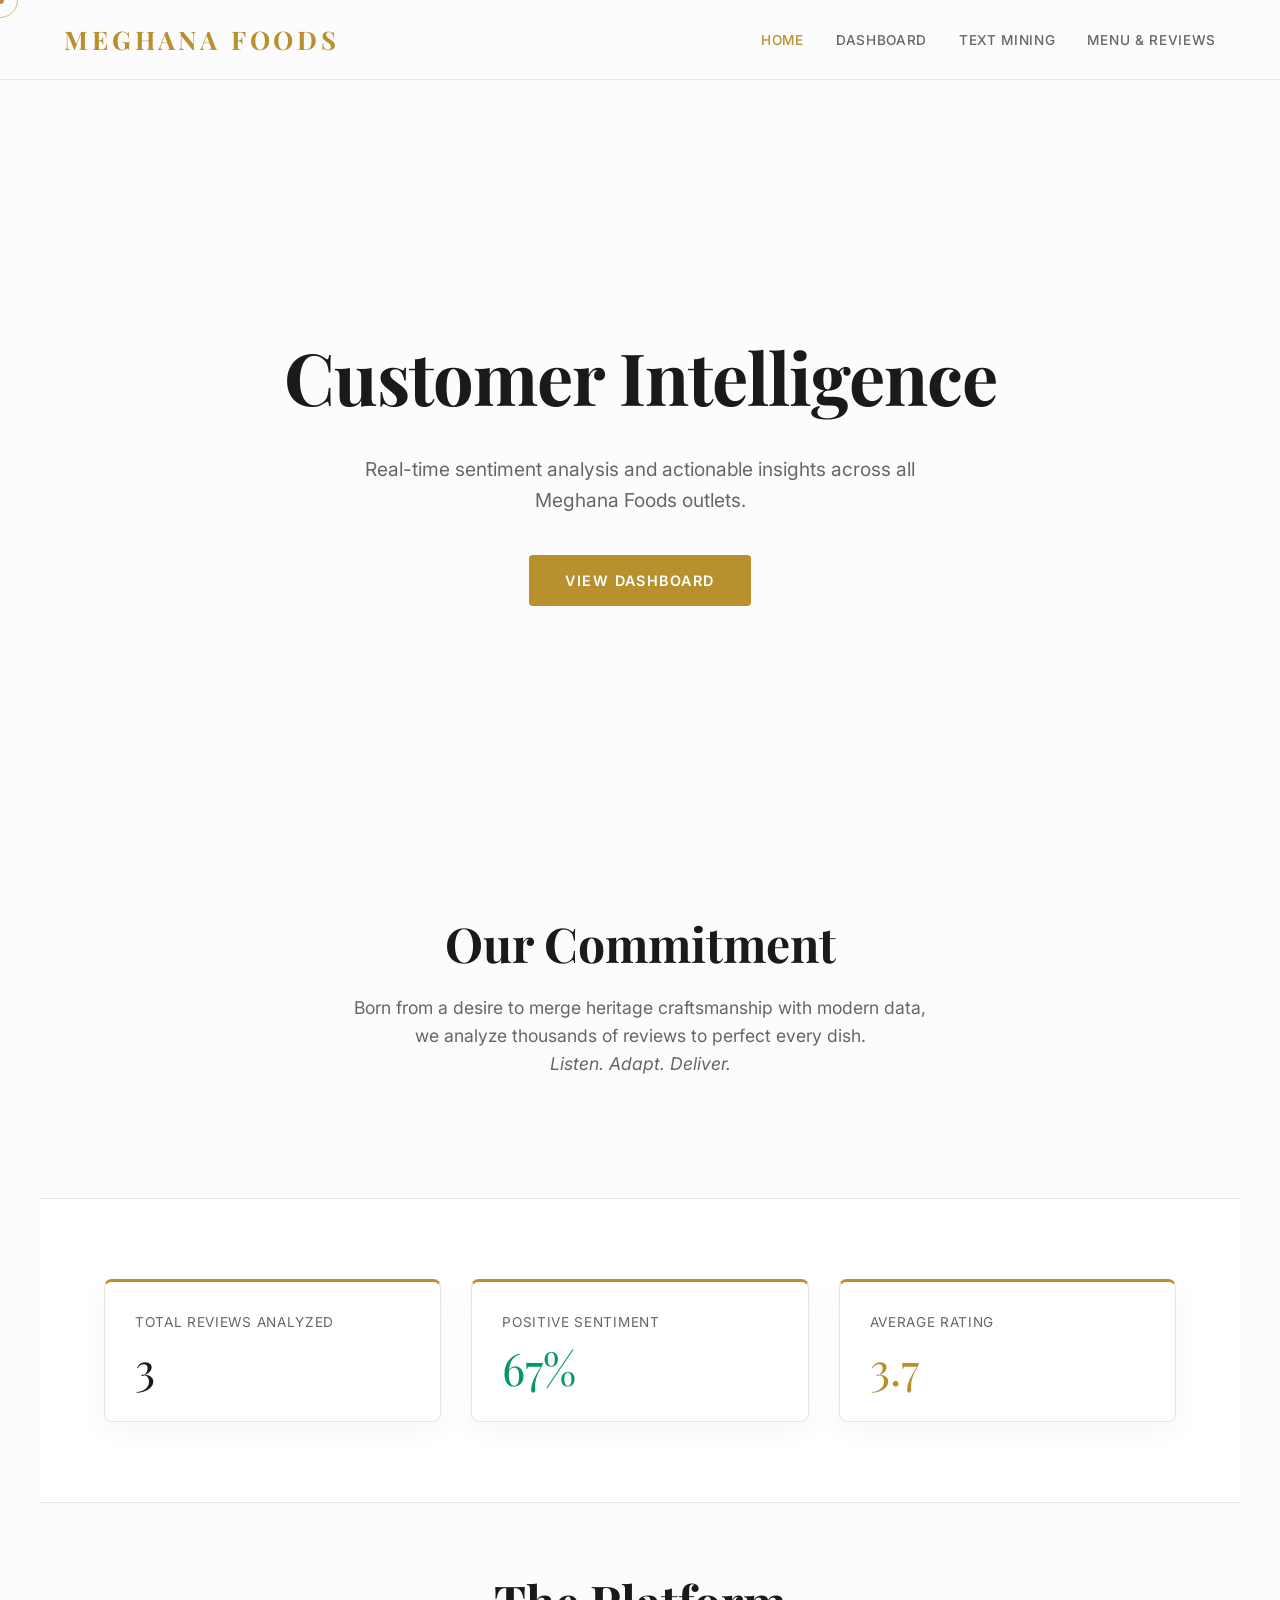
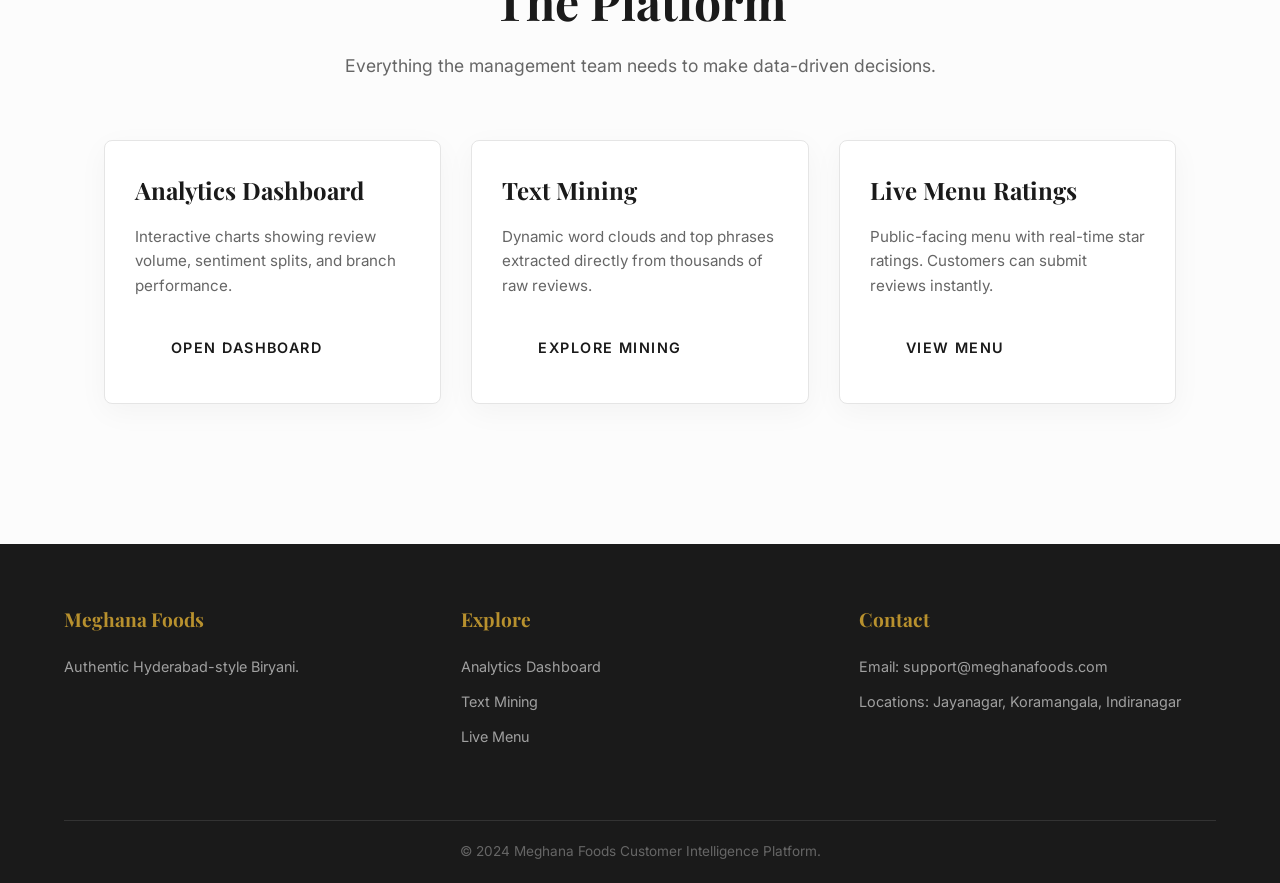
==== commit 4ac2b0e4: "Add files via upload" ====
--- a/index.html
+++ b/index.html
@@ -3,359 +3,103 @@
 <head>
   <meta charset="UTF-8">
   <meta name="viewport" content="width=device-width, initial-scale=1.0">
-  <title>Meghana Foods — Customer Intelligence Platform</title>
-  <meta name="description" content="Meghana Foods Customer Intelligence Platform — analyze reviews, sentiment trends, and live menu ratings across all branches.">
-
-  <!-- Fonts -->
-  <link rel="preconnect" href="https://fonts.googleapis.com">
-  <link rel="preconnect" href="https://fonts.gstatic.com" crossorigin>
-  <link href="https://fonts.googleapis.com/css2?family=Outfit:wght@300;400;500;600;700;800;900&display=swap" rel="stylesheet">
-
-  <!-- FontAwesome -->
-  <link rel="stylesheet" href="https://cdnjs.cloudflare.com/ajax/libs/font-awesome/6.5.1/css/all.min.css">
-
-  <!-- Stylesheet -->
+  <title>Meghana Foods | Customer Intelligence</title>
   <link rel="stylesheet" href="styles.css">
-
-  <style>
-    /* ---- Homepage-only styles ---- */
-    .hero-scroll-hint {
-      position: absolute;
-      bottom: 36px; left: 50%;
-      transform: translateX(-50%);
-      display: flex;
-      flex-direction: column;
-      align-items: center;
-      gap: 8px;
-      color: var(--text-muted);
-      font-size: 0.75rem;
-      animation: fadeIn 2s 1.5s ease both;
-    }
-
-    .scroll-mouse {
-      width: 24px; height: 36px;
-      border: 2px solid rgba(255,255,255,0.15);
-      border-radius: 12px;
-      position: relative;
-      display: flex;
-      align-items: flex-start;
-      justify-content: center;
-      padding-top: 6px;
-    }
-
-    .scroll-mouse::before {
-      content: '';
-      width: 3px; height: 7px;
-      background: var(--text-muted);
-      border-radius: 3px;
-      animation: scrollBounce 1.5s infinite;
-    }
-
-    @keyframes scrollBounce {
-      0%, 100% { transform: translateY(0); opacity: 1; }
-      60%       { transform: translateY(8px); opacity: 0.3; }
-    }
-
-    /* Social proof logos strip */
-    .platforms-strip {
-      padding: 48px 24px;
-      text-align: center;
-      border-top: 1px solid var(--border);
-      border-bottom: 1px solid var(--border);
-      background: rgba(255,255,255,0.01);
-    }
-
-    .platforms-strip p {
-      font-size: 0.75rem;
-      letter-spacing: 2px;
-      text-transform: uppercase;
-      color: var(--text-muted);
-      margin-bottom: 24px;
-      font-weight: 600;
-    }
-
-    .platform-logos {
-      display: flex;
-      align-items: center;
-      justify-content: center;
-      gap: 48px;
-      flex-wrap: wrap;
-    }
-
-    .platform-logo {
-      display: flex;
-      align-items: center;
-      gap: 8px;
-      font-size: 1rem;
-      font-weight: 700;
-      color: var(--text-muted);
-      transition: color var(--transition-base);
-    }
-
-    .platform-logo:hover { color: var(--text-secondary); }
-    .platform-logo i { font-size: 1.3rem; }
-
-    /* CTA Bottom section */
-    .cta-section {
-      padding: 100px 24px;
-      text-align: center;
-      position: relative;
-      overflow: hidden;
-    }
-
-    .cta-section::before {
-      content: '';
-      position: absolute;
-      inset: 0;
-      background: radial-gradient(ellipse 60% 60% at 50% 50%, rgba(255,107,53,0.08), transparent);
-    }
-
-    .cta-card {
-      max-width: 680px;
-      margin: 0 auto;
-      padding: 56px 48px;
-      border-radius: var(--radius-xl);
-      position: relative;
-      overflow: hidden;
-    }
-
-    .cta-card::before {
-      content: '';
-      position: absolute;
-      top: 0; left: 0; right: 0;
-      height: 2px;
-      background: linear-gradient(90deg, var(--primary), var(--accent), var(--teal));
-    }
-
-    /* Number ticker styling override for homepage */
-    .stat-value.orange { color: var(--primary); }
-    .stat-value.green  { color: var(--green); }
-    .stat-value.purple { color: var(--accent); }
-  </style>
 </head>
-
 <body>
-  <!-- Custom Cursor -->
   <div id="cursor-dot"></div>
   <div id="cursor-ring"></div>
 
-  <!-- ==============================
-       NAVBAR
-       ============================== -->
-  <nav class="navbar" role="navigation" aria-label="Main navigation">
-    <a class="nav-brand" href="index.html" aria-label="Meghana Foods Home">
-      <div class="brand-icon"><i class="fa-solid fa-bowl-rice"></i></div>
-      <span>Meghana <span>Foods</span></span>
-    </a>
-
-    <ul class="nav-links" id="nav-links">
-      <li><a href="index.html" class="active" id="nav-home"><i class="fa-solid fa-house"></i> Home</a></li>
-      <li><a href="dashboard.html" id="nav-dashboard"><i class="fa-solid fa-chart-line"></i> Dashboard</a></li>
-      <li><a href="mining.html" id="nav-mining"><i class="fa-solid fa-magnifying-glass-chart"></i> Text Mining</a></li>
-      <li><a href="menu.html" class="nav-cta" id="nav-menu"><i class="fa-solid fa-utensils"></i> Live Menu</a></li>
+  <nav class="navbar">
+    <a href="index.html" class="nav-brand">Meghana Foods</a>
+    <ul class="nav-links">
+      <li><a href="index.html" class="active">Home</a></li>
+      <li><a href="dashboard.html">Dashboard</a></li>
+      <li><a href="mining.html">Text Mining</a></li>
+      <li><a href="menu.html">Menu & Reviews</a></li>
     </ul>
-
-    <button class="nav-toggle" id="nav-toggle" aria-label="Toggle mobile menu" aria-expanded="false">
-      <span></span><span></span><span></span>
-    </button>
   </nav>
 
-  <!-- ==============================
-       PAGE CONTENT
-       ============================== -->
   <div class="page-wrapper">
+    <section class="hero">
+      <h1>Customer Intelligence</h1>
+      <p>Real-time sentiment analysis and actionable insights across all Meghana Foods outlets.</p>
+      <a href="dashboard.html" class="btn btn-primary">View Dashboard</a>
+    </section>
 
-    <!-- HERO -->
-    <section class="hero" id="hero" aria-labelledby="hero-heading">
-      <div class="hero-bg">
-        <div class="hero-orb hero-orb-1"></div>
-        <div class="hero-orb hero-orb-2"></div>
-        <div class="hero-orb hero-orb-3"></div>
-      </div>
-
-      <div class="hero-content">
-        <div class="hero-badge">
-          <span class="dot"></span>
-          LIVE ANALYTICS PLATFORM
-        </div>
-
-        <h1 class="hero-title" id="hero-heading">
-          Meghana Foods:<br>
-          <span class="gradient-text">Customer Intelligence</span>
-        </h1>
-
-        <p class="hero-subtitle">
-          Real-time sentiment analysis, review tracking, and customer insights —
-          all in one powerful platform for smarter business decisions.
-        </p>
-
-        <div class="hero-actions">
-          <a href="dashboard.html" class="btn btn-primary" id="btn-view-dashboard">
-            <i class="fa-solid fa-chart-pie"></i>
-            View Dashboard
-          </a>
-          <a href="menu.html" class="btn btn-secondary" id="btn-live-menu">
-            <i class="fa-solid fa-utensils"></i>
-            Live Menu Ratings
-          </a>
-        </div>
-      </div>
-
-      <div class="hero-scroll-hint" aria-hidden="true">
-        <div class="scroll-mouse"></div>
-        Scroll to explore
+    <section class="container">
+      <div class="page-header reveal">
+        <h1>Our Commitment</h1>
+        <p>Born from a desire to merge heritage craftsmanship with modern data, we analyze thousands of reviews to perfect every dish. <br><em>Listen. Adapt. Deliver.</em></p>
       </div>
     </section>
 
-    <!-- PLATFORMS STRIP -->
-    <div class="platforms-strip" aria-label="Data sources">
-      <p>Aggregating reviews from</p>
-      <div class="platform-logos">
-        <div class="platform-logo"><i class="fa-brands fa-google" style="color:#4285F4"></i> Google Reviews</div>
-        <div class="platform-logo"><i class="fa-solid fa-motorcycle" style="color:#E23744"></i> Zomato</div>
-        <div class="platform-logo"><i class="fa-solid fa-bag-shopping" style="color:#FC8019"></i> Swiggy</div>
-        <div class="platform-logo"><i class="fa-brands fa-instagram" style="color:#E1306C"></i> Instagram</div>
-        <div class="platform-logo"><i class="fa-brands fa-tripadvisor" style="color:#34E0A1"></i> TripAdvisor</div>
-      </div>
-    </div>
-
-    <!-- QUICK STATS -->
-    <section class="stats-section" aria-labelledby="stats-heading">
-      <p class="section-label"><i class="fa-solid fa-bolt"></i> Live Metrics</p>
-      <h2 class="section-title" id="stats-heading">At a Glance</h2>
-      <p class="section-subtitle">Key performance indicators updated from live customer review data across all branches.</p>
-
-      <div class="stats-grid">
-        <div class="stat-card card reveal delay-1" id="stat-reviews">
-          <div class="stat-icon orange"><i class="fa-solid fa-star"></i></div>
-          <div class="stat-value orange" data-count="40" data-suffix="">0</div>
-          <div class="stat-label">Total Reviews Collected</div>
-          <div class="stat-trend up"><i class="fa-solid fa-arrow-trend-up"></i> +14% this month</div>
-          <i class="fa-solid fa-star card-bg-icon" aria-hidden="true"></i>
+    <section class="container" style="background: #fff; border-top: 1px solid var(--border); border-bottom: 1px solid var(--border); padding: 80px 5%;">
+      <div class="grid-3 reveal">
+        <div class="card kpi-card">
+          <div class="kpi-title">Total Reviews Analyzed</div>
+          <div class="kpi-value" id="stat-total">746</div>
         </div>
-
-        <div class="stat-card card reveal delay-2" id="stat-positive">
-          <div class="stat-icon green"><i class="fa-solid fa-face-smile"></i></div>
-          <div class="stat-value green" data-count="72" data-suffix="%">0%</div>
-          <div class="stat-label">Positive Sentiment Rate</div>
-          <div class="stat-trend up"><i class="fa-solid fa-arrow-trend-up"></i> +3% vs last quarter</div>
-          <i class="fa-solid fa-face-smile card-bg-icon" aria-hidden="true" style="color:var(--green)"></i>
+        <div class="card kpi-card">
+          <div class="kpi-title">Positive Sentiment</div>
+          <div class="kpi-value" id="stat-pos" style="color: var(--green);">71.2%</div>
         </div>
-
-        <div class="stat-card card reveal delay-3" id="stat-avg-rating">
-          <div class="stat-icon purple"><i class="fa-solid fa-award"></i></div>
-          <div class="stat-value purple" data-count="4.3" data-suffix="★">0★</div>
-          <div class="stat-label">Average Star Rating</div>
-          <div class="stat-trend up"><i class="fa-solid fa-arrow-trend-up"></i> Top 5% in Bangalore</div>
-          <i class="fa-solid fa-award card-bg-icon" aria-hidden="true" style="color:var(--accent)"></i>
+        <div class="card kpi-card">
+          <div class="kpi-title">Average Rating</div>
+          <div class="kpi-value" id="stat-rating" style="color: var(--accent);">3.66</div>
         </div>
       </div>
     </section>
 
-    <!-- FEATURES SECTION -->
-    <section class="features-section" aria-labelledby="features-heading">
-      <div class="features-inner">
-        <p class="section-label"><i class="fa-solid fa-sparkles"></i> Platform Features</p>
-        <h2 class="section-title" id="features-heading">Everything You Need</h2>
-        <p class="section-subtitle">From raw reviews to actionable insights, our platform covers the full analytics lifecycle.</p>
-
-        <div class="features-grid">
-          <div class="feature-card card reveal delay-1">
-            <div class="feature-icon orange stat-icon">
-              <i class="fa-solid fa-chart-pie"></i>
-            </div>
-            <h3 class="feature-title">Sentiment Analytics</h3>
-            <p class="feature-desc">AI-powered sentiment classification — positive, neutral, negative — across all review sources with drill-down by branch.</p>
-            <a href="dashboard.html" class="btn btn-secondary btn-sm" style="margin-top:16px" id="feature-link-dashboard">
-              Open Dashboard <i class="fa-solid fa-arrow-right"></i>
-            </a>
-          </div>
-
-          <div class="feature-card card reveal delay-2">
-            <div class="feature-icon purple stat-icon" style="background:rgba(124,58,237,0.15);color:var(--accent)">
-              <i class="fa-solid fa-magnifying-glass-chart"></i>
-            </div>
-            <h3 class="feature-title">Text Mining</h3>
-            <p class="feature-desc">Dynamic word clouds, top negative bigrams, and a fully searchable review table with live filters.</p>
-            <a href="mining.html" class="btn btn-secondary btn-sm" style="margin-top:16px" id="feature-link-mining">
-              Explore Mining <i class="fa-solid fa-arrow-right"></i>
-            </a>
-          </div>
-
-          <div class="feature-card card reveal delay-3">
-            <div class="feature-icon teal stat-icon" style="background:rgba(6,182,212,0.15);color:var(--teal)">
-              <i class="fa-solid fa-utensils"></i>
-            </div>
-            <h3 class="feature-title">Live Menu Ratings</h3>
-            <p class="feature-desc">Public-facing menu cards with real-time star ratings. Customers can submit reviews directly from the menu page.</p>
-            <a href="menu.html" class="btn btn-secondary btn-sm" style="margin-top:16px" id="feature-link-menu">
-              View Menu <i class="fa-solid fa-arrow-right"></i>
-            </a>
-          </div>
-
-          <div class="feature-card card reveal delay-4">
-            <div class="feature-icon pink stat-icon" style="background:rgba(236,72,153,0.15);color:var(--pink)">
-              <i class="fa-solid fa-filter"></i>
-            </div>
-            <h3 class="feature-title">Dynamic Filtering</h3>
-            <p class="feature-desc">Filter any chart or dataset by branch, sentiment, platform, and date range — with instant real-time updates.</p>
-          </div>
-
-          <div class="feature-card card reveal delay-5">
-            <div class="feature-icon yellow stat-icon" style="background:rgba(245,158,11,0.15);color:var(--yellow)">
-              <i class="fa-solid fa-sheet-plastic"></i>
-            </div>
-            <h3 class="feature-title">Google Sheets Integration</h3>
-            <p class="feature-desc">Plug in your Google Sheet CSV URL and the entire platform populates with live data via the Fetch API.</p>
-          </div>
-
-          <div class="feature-card card reveal delay-1">
-            <div class="feature-icon green stat-icon">
-              <i class="fa-solid fa-mobile-screen-button"></i>
-            </div>
-            <h3 class="feature-title">Fully Responsive</h3>
-            <p class="feature-desc">Works beautifully on all screen sizes — from wide-screen dashboards to mobile review submissions.</p>
-          </div>
+    <section class="container">
+      <div class="page-header reveal">
+        <h1>The Platform</h1>
+        <p>Everything the management team needs to make data-driven decisions.</p>
+      </div>
+      
+      <div class="grid-3 reveal">
+        <div class="card">
+          <h3 style="margin-bottom: 16px; font-size: 1.5rem;">Analytics Dashboard</h3>
+          <p style="color: var(--text-muted); margin-bottom: 24px; font-size: 0.95rem;">Interactive charts showing review volume, sentiment splits, and branch performance.</p>
+          <a href="dashboard.html" class="btn btn-secondary">Open Dashboard</a>
+        </div>
+        <div class="card">
+          <h3 style="margin-bottom: 16px; font-size: 1.5rem;">Text Mining</h3>
+          <p style="color: var(--text-muted); margin-bottom: 24px; font-size: 0.95rem;">Dynamic word clouds and top phrases extracted directly from thousands of raw reviews.</p>
+          <a href="mining.html" class="btn btn-secondary">Explore Mining</a>
+        </div>
+        <div class="card">
+          <h3 style="margin-bottom: 16px; font-size: 1.5rem;">Live Menu Ratings</h3>
+          <p style="color: var(--text-muted); margin-bottom: 24px; font-size: 0.95rem;">Public-facing menu with real-time star ratings. Customers can submit reviews instantly.</p>
+          <a href="menu.html" class="btn btn-secondary">View Menu</a>
         </div>
       </div>
     </section>
 
-    <!-- CTA -->
-    <section class="cta-section" aria-labelledby="cta-heading">
-      <div class="cta-card card reveal">
-        <p class="section-label" style="margin-bottom:12px"><i class="fa-solid fa-rocket"></i> Get Started</p>
-        <h2 id="cta-heading" style="font-size:2rem;font-weight:800;letter-spacing:-1px;margin-bottom:16px">
-          Ready to explore the data?
-        </h2>
-        <p style="color:var(--text-secondary);margin-bottom:32px;max-width:460px;margin-left:auto;margin-right:auto">
-          Dive into the full analytics dashboard, explore customer sentiment, or browse live menu ratings — all powered by real data.
-        </p>
-        <div style="display:flex;gap:12px;justify-content:center;flex-wrap:wrap">
-          <a href="dashboard.html" class="btn btn-primary" id="cta-btn-dashboard">
-            <i class="fa-solid fa-chart-line"></i> Analytics Dashboard
-          </a>
-          <a href="menu.html" class="btn btn-secondary" id="cta-btn-menu">
-            <i class="fa-solid fa-star"></i> Live Menu
-          </a>
+    <footer>
+      <div class="footer-grid">
+        <div>
+          <h3>Meghana Foods</h3>
+          <p>Authentic Hyderabad-style Biryani.</p>
+        </div>
+        <div>
+          <h3>Explore</h3>
+          <a href="dashboard.html">Analytics Dashboard</a>
+          <a href="mining.html">Text Mining</a>
+          <a href="menu.html">Live Menu</a>
+        </div>
+        <div>
+          <h3>Contact</h3>
+          <p>Email: support@meghanafoods.com</p>
+          <p>Locations: Jayanagar, Koramangala, Indiranagar</p>
         </div>
       </div>
-    </section>
+      <div class="footer-bottom">
+        &copy; 2024 Meghana Foods Customer Intelligence Platform.
+      </div>
+    </footer>
+  </div>
 
-    <!-- FOOTER -->
-    <footer>
-      <p>
-        &copy; 2024 <strong>Meghana Foods</strong> Customer Intelligence Platform.
-        Built with <i class="fa-solid fa-heart" style="color:var(--primary)"></i> for the management team.
-        <span style="margin:0 8px">·</span>
-        <a href="dashboard.html">Dashboard</a> &nbsp;·&nbsp;
-        <a href="mining.html">Text Mining</a> &nbsp;·&nbsp;
-        <a href="menu.html">Menu</a>
-      </p>
-    </footer>
-
-  </div><!-- .page-wrapper -->
-
-  <!-- Scripts -->
   <script src="script.js"></script>
 </body>
-</html>
+</html>
--- a/styles.css
+++ b/styles.css
@@ -1,1587 +1,138 @@
-/* ============================================================
-   MEGHANA FOODS — CUSTOMER INTELLIGENCE DASHBOARD
-   styles.css — Global Stylesheet
-   ============================================================ */
+@import url('https://fonts.googleapis.com/css2?family=Inter:wght@300;400;500;600;700&family=Playfair+Display:wght@400;600;700&display=swap');
 
-/* ---- Google Fonts ---- */
-@import url('https://fonts.googleapis.com/css2?family=Outfit:wght@300;400;500;600;700;800;900&display=swap');
-
-/* ---- CSS Custom Properties ---- */
 :root {
-  /* Colors */
-  --primary: #FF6B35;
-  --primary-dark: #e55a24;
-  --primary-glow: rgba(255, 107, 53, 0.35);
-  --accent: #7C3AED;
-  --accent-glow: rgba(124, 58, 237, 0.35);
-  --teal: #06B6D4;
-  --pink: #EC4899;
-  --green: #10B981;
-  --yellow: #F59E0B;
-
-  /* Backgrounds */
-  --bg-base: #07070F;
-  --bg-surface: #0D0D1A;
-  --bg-card: rgba(255, 255, 255, 0.04);
-  --bg-card-hover: rgba(255, 255, 255, 0.08);
-  --bg-glass: rgba(255, 255, 255, 0.05);
-  --bg-glass-strong: rgba(255, 255, 255, 0.09);
-
-  /* Borders */
-  --border: rgba(255, 255, 255, 0.08);
-  --border-hover: rgba(255, 107, 53, 0.4);
-
-  /* Text */
-  --text-primary: #F0F0F8;
-  --text-secondary: #A0A0C0;
-  --text-muted: #60607A;
-
-  /* Shadows */
-  --shadow-sm: 0 2px 8px rgba(0,0,0,0.4);
-  --shadow-md: 0 8px 32px rgba(0,0,0,0.5);
-  --shadow-lg: 0 20px 60px rgba(0,0,0,0.6);
-  --shadow-glow-orange: 0 0 30px rgba(255, 107, 53, 0.3);
-  --shadow-glow-purple: 0 0 30px rgba(124, 58, 237, 0.3);
-
-  /* Layout */
-  --navbar-height: 72px;
-  --radius-sm: 8px;
-  --radius-md: 16px;
-  --radius-lg: 24px;
-  --radius-xl: 32px;
-
-  /* Transitions */
-  --transition-fast: 0.15s ease;
-  --transition-base: 0.3s ease;
-  --transition-slow: 0.5s ease;
+    --bg: #fcfcfc;
+    --text: #1a1a1a;
+    --text-muted: #666;
+    --accent: #b8912e;
+    --accent-hover: #9a7824;
+    --border: #e5e5e5;
+    --card-bg: #ffffff;
+    --shadow: 0 8px 30px rgba(0,0,0,0.04);
+    --transition: 0.3s ease;
+    --green: #059669;
+    --red: #DC2626;
+    --yellow: #D97706;
 }
 
-/* ---- Reset & Base ---- */
-*, *::before, *::after {
-  box-sizing: border-box;
-  margin: 0;
-  padding: 0;
+* { margin: 0; padding: 0; box-sizing: border-box; cursor: none; }
+
+body {
+    font-family: 'Inter', sans-serif;
+    background: var(--bg);
+    color: var(--text);
+    line-height: 1.6;
 }
 
-html {
-  scroll-behavior: smooth;
-  font-size: 16px;
+h1, h2, h3, h4, .serif { font-family: 'Playfair Display', serif; }
+a { text-decoration: none; color: inherit; transition: var(--transition); }
+
+/* Custom Cursor */
+#cursor-dot, #cursor-ring {
+    position: fixed; top: 0; left: 0;
+    pointer-events: none; z-index: 9999;
+    transform: translate(-50%, -50%); border-radius: 50%;
+    transition: width 0.2s, height 0.2s, background-color 0.2s, border-color 0.2s;
 }
+#cursor-dot { width: 8px; height: 8px; background: var(--accent); }
+#cursor-ring { width: 36px; height: 36px; border: 1px solid rgba(184, 145, 46, 0.6); }
+body.hovering-cursor #cursor-dot { transform: translate(-50%, -50%) scale(1.5); }
+body.hovering-cursor #cursor-ring { width: 52px; height: 52px; border-color: var(--accent); background: rgba(184, 145, 46, 0.08); }
 
-body {
-  font-family: 'Outfit', system-ui, sans-serif;
-  background: var(--bg-base);
-  color: var(--text-primary);
-  line-height: 1.6;
-  overflow-x: hidden;
-  cursor: none; /* Hide default cursor — using custom cursor */
+/* Navigation */
+.navbar {
+    position: fixed; top: 0; left: 0; width: 100%; height: 80px;
+    background: rgba(252, 252, 252, 0.95); backdrop-filter: blur(10px);
+    border-bottom: 1px solid var(--border);
+    display: flex; align-items: center; justify-content: space-between;
+    padding: 0 5%; z-index: 1000;
 }
+.nav-brand { font-family: 'Playfair Display', serif; font-size: 1.6rem; letter-spacing: 0.15em; color: var(--accent); text-transform: uppercase; font-weight: 700; }
+.nav-links { display: flex; gap: 32px; list-style: none; }
+.nav-links a { font-size: 0.85rem; font-weight: 500; text-transform: uppercase; letter-spacing: 0.05em; color: var(--text-muted); }
+.nav-links a:hover, .nav-links a.active { color: var(--accent); }
 
-/* ---- Custom Cursor ---- */
-#cursor-dot {
-  position: fixed;
-  top: 0; left: 0;
-  width: 10px; height: 10px;
-  background: var(--primary);
-  border-radius: 50%;
-  pointer-events: none;
-  z-index: 99999;
-  transform: translate(-50%, -50%);
-  transition: transform 0.08s ease, background 0.2s ease;
-  box-shadow: 0 0 10px var(--primary), 0 0 20px var(--primary-glow);
+/* Layout */
+.page-wrapper { padding-top: 80px; min-height: 100vh; }
+.container { max-width: 1200px; margin: 0 auto; padding: 60px 5%; }
+.page-header { text-align: center; margin-bottom: 60px; }
+.page-header h1 { font-size: 3rem; margin-bottom: 12px; }
+.page-header p { color: var(--text-muted); font-size: 1.1rem; max-width: 600px; margin: 0 auto; }
+
+/* Buttons */
+.btn { display: inline-block; padding: 14px 36px; font-size: 0.9rem; font-weight: 600; text-transform: uppercase; letter-spacing: 0.1em; border-radius: 4px; transition: var(--transition); cursor: pointer; border: none; }
+.btn-primary { background: var(--accent); color: #fff; }
+.btn-primary:hover { background: var(--accent-hover); }
+
+/* Hero */
+.hero {
+    height: 85vh; display: flex; flex-direction: column; justify-content: center; align-items: center; text-align: center;
+    background: linear-gradient(rgba(252,252,252,0.85), rgba(252,252,252,0.85)), url('https://images.unsplash.com/photo-1552566626-52f8b828add9?ixlib=rb-4.0.3&auto=format&fit=crop&w=1920&q=80') center/cover;
+    padding: 0 20px;
 }
+.hero h1 { font-size: 4.5rem; margin-bottom: 20px; letter-spacing: -1px; }
+.hero p { font-size: 1.2rem; color: var(--text-muted); max-width: 600px; margin-bottom: 40px; }
 
-#cursor-ring {
-  position: fixed;
-  top: 0; left: 0;
-  width: 36px; height: 36px;
-  border: 2px solid rgba(255, 107, 53, 0.6);
-  border-radius: 50%;
-  pointer-events: none;
-  z-index: 99998;
-  transform: translate(-50%, -50%);
-  transition: transform 0.18s ease, width 0.2s ease, height 0.2s ease,
-              border-color 0.2s ease, opacity 0.2s ease;
-}
+/* Cards & Grids */
+.grid-3 { display: grid; grid-template-columns: repeat(auto-fit, minmax(300px, 1fr)); gap: 30px; }
+.grid-4 { display: grid; grid-template-columns: repeat(auto-fit, minmax(240px, 1fr)); gap: 24px; }
+.grid-2 { display: grid; grid-template-columns: 1fr 1fr; gap: 30px; margin-bottom: 40px; }
+.card { background: var(--card-bg); border: 1px solid var(--border); border-radius: 8px; padding: 30px; box-shadow: var(--shadow); transition: var(--transition); }
+.card:hover { transform: translateY(-5px); box-shadow: 0 12px 40px rgba(0,0,0,0.08); }
 
-body:hover #cursor-ring { opacity: 1; }
+/* KPI */
+.kpi-card { text-align: left; border-top: 3px solid var(--accent); }
+.kpi-title { font-size: 0.85rem; text-transform: uppercase; letter-spacing: 0.05em; color: var(--text-muted); margin-bottom: 12px; }
+.kpi-value { font-family: 'Playfair Display', serif; font-size: 2.8rem; color: var(--text); line-height: 1; }
 
-/* Cursor hover states */
-a:hover ~ #cursor-dot, button:hover ~ #cursor-dot { transform: translate(-50%, -50%) scale(1.5); }
+/* Filters */
+.filter-bar { display: flex; gap: 20px; flex-wrap: wrap; background: var(--card-bg); padding: 24px; border: 1px solid var(--border); border-radius: 8px; margin-bottom: 40px; }
+.filter-group { display: flex; flex-direction: column; gap: 8px; flex: 1; min-width: 200px; }
+.filter-group label { font-size: 0.8rem; font-weight: 600; text-transform: uppercase; color: var(--text-muted); }
+.filter-group select, .filter-group input { padding: 12px; border: 1px solid var(--border); border-radius: 4px; font-family: 'Inter', sans-serif; font-size: 0.95rem; outline: none; transition: var(--transition); }
+.filter-group select:focus, .filter-group input:focus { border-color: var(--accent); }
 
-/* ==============================
-   NAVBAR
-   ============================== */
-.navbar {
-  position: fixed;
-  top: 0; left: 0; right: 0;
-  height: var(--navbar-height);
-  background: rgba(7, 7, 15, 0.85);
-  backdrop-filter: blur(24px);
-  -webkit-backdrop-filter: blur(24px);
-  border-bottom: 1px solid var(--border);
-  z-index: 1000;
-  display: flex;
-  align-items: center;
-  padding: 0 32px;
-  transition: box-shadow var(--transition-base);
-}
+/* Charts */
+.chart-container { background: var(--card-bg); border: 1px solid var(--border); border-radius: 8px; padding: 24px; box-shadow: var(--shadow); display: flex; flex-direction: column; min-height: 350px; }
+.chart-title { font-family: 'Playfair Display', serif; font-size: 1.3rem; margin-bottom: 20px; border-bottom: 1px solid var(--border); padding-bottom: 12px; }
+.chart-body { flex: 1; position: relative; width: 100%; height: 100%; min-height: 250px; }
 
-.navbar.scrolled {
-  box-shadow: 0 4px 32px rgba(0,0,0,0.6);
-  border-bottom-color: rgba(255, 107, 53, 0.2);
-}
+/* Menu */
+.menu-card { background: var(--card-bg); border: 1px solid var(--border); border-radius: 8px; overflow: hidden; display: flex; flex-direction: column; transition: var(--transition); }
+.menu-card:hover { transform: translateY(-5px); box-shadow: var(--shadow); }
+.menu-img-placeholder { height: 200px; background: #f0f0f0; display: flex; align-items: center; justify-content: center; color: var(--accent); font-family: 'Playfair Display', serif; font-size: 1.5rem; border-bottom: 1px solid var(--border); }
+.menu-content { padding: 24px; flex: 1; display: flex; flex-direction: column; }
+.menu-title { font-family: 'Playfair Display', serif; font-size: 1.4rem; margin-bottom: 8px; }
+.menu-desc { font-size: 0.9rem; color: var(--text-muted); margin-bottom: 20px; flex: 1; }
+.menu-footer { display: flex; justify-content: space-between; align-items: center; border-top: 1px solid var(--border); padding-top: 16px; }
+.menu-price { font-weight: 600; font-size: 1.1rem; }
+.menu-rating { color: var(--accent); font-weight: 600; font-size: 0.9rem; }
 
-.nav-brand {
-  display: flex;
-  align-items: center;
-  gap: 10px;
-  text-decoration: none;
-  font-size: 1.3rem;
-  font-weight: 800;
-  color: var(--text-primary);
-  letter-spacing: -0.5px;
-}
-
-.nav-brand .brand-icon {
-  width: 36px; height: 36px;
-  background: linear-gradient(135deg, var(--primary), var(--accent));
-  border-radius: 10px;
-  display: flex;
-  align-items: center;
-  justify-content: center;
-  font-size: 1.1rem;
-  box-shadow: 0 4px 12px var(--primary-glow);
-}
-
-.nav-brand span span {
-  color: var(--primary);
-}
-
-.nav-links {
-  display: flex;
-  align-items: center;
-  gap: 4px;
-  list-style: none;
-  margin-left: auto;
-}
-
-.nav-links a {
-  display: flex;
-  align-items: center;
-  gap: 6px;
-  padding: 8px 16px;
-  color: var(--text-secondary);
-  text-decoration: none;
-  font-size: 0.9rem;
-  font-weight: 500;
-  border-radius: var(--radius-sm);
-  transition: all var(--transition-fast);
-  position: relative;
-}
-
-.nav-links a:hover,
-.nav-links a.active {
-  color: var(--text-primary);
-  background: var(--bg-glass);
-}
-
-.nav-links a.active::after {
-  content: '';
-  position: absolute;
-  bottom: -2px; left: 50%;
-  transform: translateX(-50%);
-  width: 20px; height: 2px;
-  background: var(--primary);
-  border-radius: 2px;
-}
-
-.nav-cta {
-  margin-left: 12px;
-  padding: 8px 20px !important;
-  background: linear-gradient(135deg, var(--primary), var(--primary-dark)) !important;
-  color: white !important;
-  border-radius: var(--radius-sm) !important;
-  box-shadow: 0 4px 16px var(--primary-glow);
-  transition: all var(--transition-base) !important;
-}
-
-.nav-cta:hover {
-  transform: translateY(-1px);
-  box-shadow: 0 8px 24px var(--primary-glow) !important;
-}
-
-/* Hamburger */
-.nav-toggle {
-  display: none;
-  flex-direction: column;
-  gap: 5px;
-  margin-left: auto;
-  cursor: pointer;
-  padding: 4px;
-}
-
-.nav-toggle span {
-  display: block;
-  width: 24px; height: 2px;
-  background: var(--text-primary);
-  border-radius: 2px;
-  transition: all var(--transition-base);
-}
-
-/* ==============================
-   PAGE WRAPPER
-   ============================== */
-.page-wrapper {
-  padding-top: var(--navbar-height);
-  min-height: 100vh;
-}
-
-/* ==============================
-   HERO SECTION
-   ============================== */
-.hero {
-  position: relative;
-  min-height: calc(100vh - var(--navbar-height));
-  display: flex;
-  align-items: center;
-  justify-content: center;
-  text-align: center;
-  overflow: hidden;
-  padding: 80px 24px;
-}
-
-.hero-bg {
-  position: absolute;
-  inset: 0;
-  background:
-    radial-gradient(ellipse 80% 60% at 50% 10%, rgba(255, 107, 53, 0.18) 0%, transparent 60%),
-    radial-gradient(ellipse 60% 50% at 20% 80%, rgba(124, 58, 237, 0.15) 0%, transparent 50%),
-    radial-gradient(ellipse 60% 50% at 80% 60%, rgba(6, 182, 212, 0.1) 0%, transparent 50%),
-    var(--bg-base);
-}
-
-/* Animated mesh grid */
-.hero-bg::before {
-  content: '';
-  position: absolute;
-  inset: 0;
-  background-image:
-    linear-gradient(rgba(255,255,255,0.03) 1px, transparent 1px),
-    linear-gradient(90deg, rgba(255,255,255,0.03) 1px, transparent 1px);
-  background-size: 60px 60px;
-  mask-image: radial-gradient(ellipse 80% 70% at 50% 50%, black, transparent);
-}
-
-/* Floating orbs */
-.hero-orb {
-  position: absolute;
-  border-radius: 50%;
-  filter: blur(80px);
-  animation: floatOrb 8s ease-in-out infinite;
-  pointer-events: none;
-}
-
-.hero-orb-1 {
-  width: 400px; height: 400px;
-  background: rgba(255, 107, 53, 0.12);
-  top: -100px; left: -100px;
-  animation-delay: 0s;
-}
-
-.hero-orb-2 {
-  width: 350px; height: 350px;
-  background: rgba(124, 58, 237, 0.1);
-  bottom: -80px; right: -80px;
-  animation-delay: 3s;
-}
-
-.hero-orb-3 {
-  width: 250px; height: 250px;
-  background: rgba(6, 182, 212, 0.08);
-  top: 40%; left: 70%;
-  animation-delay: 5s;
-}
-
-@keyframes floatOrb {
-  0%, 100% { transform: translate(0, 0) scale(1); }
-  33% { transform: translate(30px, -30px) scale(1.05); }
-  66% { transform: translate(-20px, 20px) scale(0.95); }
-}
-
-.hero-content {
-  position: relative;
-  z-index: 2;
-  max-width: 820px;
-}
-
-.hero-badge {
-  display: inline-flex;
-  align-items: center;
-  gap: 8px;
-  padding: 6px 16px;
-  background: rgba(255, 107, 53, 0.1);
-  border: 1px solid rgba(255, 107, 53, 0.25);
-  border-radius: 100px;
-  font-size: 0.8rem;
-  font-weight: 600;
-  color: var(--primary);
-  letter-spacing: 0.5px;
-  margin-bottom: 24px;
-  animation: fadeDown 0.8s ease both;
-}
-
-.hero-badge .dot {
-  width: 6px; height: 6px;
-  background: var(--primary);
-  border-radius: 50%;
-  animation: pulse 2s infinite;
-}
-
-@keyframes pulse {
-  0%, 100% { opacity: 1; transform: scale(1); }
-  50% { opacity: 0.5; transform: scale(1.4); }
-}
-
-.hero-title {
-  font-size: clamp(2.5rem, 7vw, 5rem);
-  font-weight: 900;
-  line-height: 1.1;
-  letter-spacing: -2px;
-  margin-bottom: 24px;
-  animation: fadeUp 0.8s 0.1s ease both;
-}
-
-.hero-title .gradient-text {
-  background: linear-gradient(135deg, var(--primary) 0%, #FF9A5C 40%, var(--accent) 100%);
-  -webkit-background-clip: text;
-  -webkit-text-fill-color: transparent;
-  background-clip: text;
-}
-
-.hero-subtitle {
-  font-size: clamp(1rem, 2.5vw, 1.2rem);
-  color: var(--text-secondary);
-  max-width: 600px;
-  margin: 0 auto 40px;
-  font-weight: 400;
-  animation: fadeUp 0.8s 0.2s ease both;
-}
-
-.hero-actions {
-  display: flex;
-  gap: 16px;
-  justify-content: center;
-  flex-wrap: wrap;
-  animation: fadeUp 0.8s 0.3s ease both;
-}
-
-/* ==============================
-   BUTTONS
-   ============================== */
-.btn {
-  display: inline-flex;
-  align-items: center;
-  gap: 8px;
-  padding: 14px 28px;
-  font-family: 'Outfit', sans-serif;
-  font-size: 0.95rem;
-  font-weight: 600;
-  border-radius: var(--radius-md);
-  border: none;
-  cursor: pointer;
-  text-decoration: none;
-  transition: all var(--transition-base);
-  position: relative;
-  overflow: hidden;
-}
-
-.btn::before {
-  content: '';
-  position: absolute;
-  inset: 0;
-  background: rgba(255,255,255,0);
-  transition: background var(--transition-fast);
-}
-
-.btn:hover::before { background: rgba(255,255,255,0.08); }
-
-.btn-primary {
-  background: linear-gradient(135deg, var(--primary), #FF4500);
-  color: white;
-  box-shadow: 0 8px 24px var(--primary-glow);
-}
-
-.btn-primary:hover {
-  transform: translateY(-3px);
-  box-shadow: 0 16px 40px var(--primary-glow);
-}
-
-.btn-secondary {
-  background: var(--bg-glass-strong);
-  color: var(--text-primary);
-  border: 1px solid var(--border);
-  backdrop-filter: blur(10px);
-}
-
-.btn-secondary:hover {
-  transform: translateY(-2px);
-  border-color: var(--border-hover);
-  box-shadow: var(--shadow-md);
-}
-
-.btn-sm {
-  padding: 8px 18px;
-  font-size: 0.85rem;
-}
-
-/* ==============================
-   QUICK STATS SECTION
-   ============================== */
-.stats-section {
-  padding: 80px 24px;
-  max-width: 1200px;
-  margin: 0 auto;
-}
-
-.section-label {
-  text-align: center;
-  font-size: 0.8rem;
-  font-weight: 700;
-  letter-spacing: 2px;
-  text-transform: uppercase;
-  color: var(--primary);
-  margin-bottom: 12px;
-}
-
-.section-title {
-  text-align: center;
-  font-size: clamp(1.8rem, 4vw, 2.8rem);
-  font-weight: 800;
-  letter-spacing: -1px;
-  margin-bottom: 16px;
-}
-
-.section-subtitle {
-  text-align: center;
-  color: var(--text-secondary);
-  font-size: 1rem;
-  max-width: 540px;
-  margin: 0 auto 60px;
-}
-
-.stats-grid {
-  display: grid;
-  grid-template-columns: repeat(3, 1fr);
-  gap: 24px;
-}
-
-/* ==============================
-   CARDS / GLASS
-   ============================== */
-.card {
-  background: var(--bg-card);
-  border: 1px solid var(--border);
-  border-radius: var(--radius-lg);
-  backdrop-filter: blur(20px);
-  -webkit-backdrop-filter: blur(20px);
-  transition: all var(--transition-base);
-  position: relative;
-  overflow: hidden;
-}
-
-.card::before {
-  content: '';
-  position: absolute;
-  top: 0; left: 0; right: 0;
-  height: 1px;
-  background: linear-gradient(90deg, transparent, rgba(255,255,255,0.1), transparent);
-}
-
-.card:hover {
-  transform: translateY(-4px);
-  border-color: var(--border-hover);
-  background: var(--bg-card-hover);
-  box-shadow: var(--shadow-glow-orange);
-}
-
-.stat-card {
-  padding: 36px 32px;
-  text-align: center;
-  position: relative;
-  overflow: hidden;
-}
-
-.stat-card .card-bg-icon {
-  position: absolute;
-  bottom: -20px; right: -10px;
-  font-size: 7rem;
-  opacity: 0.04;
-  color: var(--primary);
-  pointer-events: none;
-}
-
-.stat-icon {
-  width: 56px; height: 56px;
-  border-radius: var(--radius-md);
-  display: flex;
-  align-items: center;
-  justify-content: center;
-  font-size: 1.4rem;
-  margin: 0 auto 16px;
-}
-
-.stat-icon.orange { background: rgba(255, 107, 53, 0.15); color: var(--primary); }
-.stat-icon.purple { background: rgba(124, 58, 237, 0.15); color: var(--accent); }
-.stat-icon.green  { background: rgba(16, 185, 129, 0.15); color: var(--green); }
-.stat-icon.teal   { background: rgba(6, 182, 212, 0.15);  color: var(--teal); }
-.stat-icon.pink   { background: rgba(236, 72, 153, 0.15); color: var(--pink); }
-.stat-icon.yellow { background: rgba(245, 158, 11, 0.15); color: var(--yellow); }
-
-.stat-value {
-  font-size: 3rem;
-  font-weight: 900;
-  letter-spacing: -2px;
-  line-height: 1;
-  margin-bottom: 8px;
-}
-
-.stat-label {
-  font-size: 0.9rem;
-  color: var(--text-secondary);
-  font-weight: 500;
-}
-
-.stat-trend {
-  display: inline-flex;
-  align-items: center;
-  gap: 4px;
-  font-size: 0.75rem;
-  margin-top: 8px;
-  padding: 2px 10px;
-  border-radius: 100px;
-}
-
-.stat-trend.up   { background: rgba(16,185,129,0.1); color: var(--green); }
-.stat-trend.down { background: rgba(239,68,68,0.1);  color: #EF4444; }
-
-/* ==============================
-   FEATURES / INFO SECTION
-   ============================== */
-.features-section {
-  padding: 80px 24px;
-  background: linear-gradient(180deg, transparent, rgba(255,107,53,0.03), transparent);
-}
-
-.features-inner {
-  max-width: 1200px;
-  margin: 0 auto;
-}
-
-.features-grid {
-  display: grid;
-  grid-template-columns: repeat(auto-fit, minmax(260px, 1fr));
-  gap: 24px;
-}
-
-.feature-card {
-  padding: 32px;
-}
-
-.feature-icon {
-  width: 52px; height: 52px;
-  border-radius: var(--radius-md);
-  display: flex;
-  align-items: center;
-  justify-content: center;
-  font-size: 1.3rem;
-  margin-bottom: 20px;
-}
-
-.feature-title {
-  font-size: 1.1rem;
-  font-weight: 700;
-  margin-bottom: 10px;
-}
-
-.feature-desc {
-  font-size: 0.9rem;
-  color: var(--text-secondary);
-  line-height: 1.65;
-}
-
-/* ==============================
-   FOOTER
-   ============================== */
-footer {
-  border-top: 1px solid var(--border);
-  padding: 40px 24px;
-  text-align: center;
-  color: var(--text-muted);
-  font-size: 0.85rem;
-}
-
-footer a { color: var(--primary); text-decoration: none; }
-
-/* ==============================
-   SCROLL REVEAL
-   ============================== */
-.reveal {
-  opacity: 0;
-  transform: translateY(32px);
-  transition: opacity 0.6s ease, transform 0.6s ease;
-}
-
-.reveal.visible {
-  opacity: 1;
-  transform: translateY(0);
-}
-
-.reveal-left {
-  opacity: 0;
-  transform: translateX(-32px);
-  transition: opacity 0.6s ease, transform 0.6s ease;
-}
-
-.reveal-left.visible {
-  opacity: 1;
-  transform: translateX(0);
-}
-
-.reveal-right {
-  opacity: 0;
-  transform: translateX(32px);
-  transition: opacity 0.6s ease, transform 0.6s ease;
-}
-
-.reveal-right.visible {
-  opacity: 1;
-  transform: translateX(0);
-}
-
-/* Stagger delays */
-.delay-1 { transition-delay: 0.1s; }
-.delay-2 { transition-delay: 0.2s; }
-.delay-3 { transition-delay: 0.3s; }
-.delay-4 { transition-delay: 0.4s; }
-.delay-5 { transition-delay: 0.5s; }
-
-/* ==============================
-   ANIMATIONS
-   ============================== */
-@keyframes fadeUp {
-  from { opacity: 0; transform: translateY(24px); }
-  to   { opacity: 1; transform: translateY(0); }
-}
-
-@keyframes fadeDown {
-  from { opacity: 0; transform: translateY(-16px); }
-  to   { opacity: 1; transform: translateY(0); }
-}
-
-@keyframes fadeIn {
-  from { opacity: 0; }
-  to   { opacity: 1; }
-}
-
-@keyframes shimmer {
-  0% { background-position: -200% center; }
-  100% { background-position: 200% center; }
-}
-
-@keyframes spin {
-  to { transform: rotate(360deg); }
-}
-
-/* ==============================
-   DASHBOARD PAGE
-   ============================== */
-.dashboard-header {
-  padding: 48px 32px 24px;
-  max-width: 1400px;
-  margin: 0 auto;
-}
-
-.page-title {
-  font-size: 2rem;
-  font-weight: 800;
-  letter-spacing: -1px;
-  margin-bottom: 6px;
-}
-
-.page-subtitle {
-  color: var(--text-secondary);
-  font-size: 0.95rem;
-}
-
-/* Filter Bar */
-.filter-bar {
-  margin: 0 32px 32px;
-  max-width: 1400px;
-  margin-left: auto;
-  margin-right: auto;
-  background: var(--bg-glass);
-  border: 1px solid var(--border);
-  border-radius: var(--radius-lg);
-  padding: 20px 24px;
-  display: flex;
-  gap: 16px;
-  flex-wrap: wrap;
-  align-items: flex-end;
-  backdrop-filter: blur(20px);
-}
-
-.filter-group {
-  display: flex;
-  flex-direction: column;
-  gap: 6px;
-  flex: 1;
-  min-width: 140px;
-}
-
-.filter-group label {
-  font-size: 0.75rem;
-  font-weight: 600;
-  letter-spacing: 0.5px;
-  text-transform: uppercase;
-  color: var(--text-muted);
-}
-
-.filter-group select,
-.filter-group input[type="date"] {
-  background: rgba(255,255,255,0.05);
-  border: 1px solid var(--border);
-  border-radius: var(--radius-sm);
-  color: var(--text-primary);
-  font-family: 'Outfit', sans-serif;
-  font-size: 0.9rem;
-  padding: 10px 14px;
-  transition: border-color var(--transition-fast);
-  -webkit-appearance: none;
-  appearance: none;
-}
-
-.filter-group select:focus,
-.filter-group input[type="date"]:focus {
-  outline: none;
-  border-color: var(--primary);
-  box-shadow: 0 0 0 3px var(--primary-glow);
-}
-
-.filter-group select option {
-  background: #1a1a2e;
-  color: var(--text-primary);
-}
-
-.filter-group input[type="date"]::-webkit-calendar-picker-indicator {
-  filter: invert(0.7);
-  cursor: pointer;
-}
-
-.filter-actions {
-  display: flex;
-  gap: 8px;
-}
-
-/* KPI Cards */
-.kpi-grid {
-  display: grid;
-  grid-template-columns: repeat(4, 1fr);
-  gap: 20px;
-  padding: 0 32px 32px;
-  max-width: 1400px;
-  margin: 0 auto;
-}
-
-.kpi-card {
-  padding: 24px;
-  border-radius: var(--radius-lg);
-  position: relative;
-  overflow: hidden;
-}
-
-.kpi-label {
-  font-size: 0.8rem;
-  font-weight: 600;
-  letter-spacing: 0.5px;
-  text-transform: uppercase;
-  color: var(--text-muted);
-  margin-bottom: 10px;
-  display: flex;
-  align-items: center;
-  gap: 6px;
-}
-
-.kpi-value {
-  font-size: 2.4rem;
-  font-weight: 900;
-  letter-spacing: -1.5px;
-  line-height: 1;
-  margin-bottom: 6px;
-}
-
-.kpi-sub {
-  font-size: 0.8rem;
-  color: var(--text-muted);
-}
-
-.kpi-icon {
-  position: absolute;
-  top: 20px; right: 20px;
-  width: 40px; height: 40px;
-  border-radius: var(--radius-sm);
-  display: flex;
-  align-items: center;
-  justify-content: center;
-  font-size: 1.1rem;
-}
-
-/* Charts Grid */
-.charts-container {
-  padding: 0 32px 32px;
-  max-width: 1400px;
-  margin: 0 auto;
-  display: flex;
-  flex-direction: column;
-  gap: 24px;
-}
-
-.charts-row {
-  display: grid;
-  gap: 24px;
-}
-
-.charts-row-2 { grid-template-columns: 1fr 1.6fr; }
-.charts-row-2-rev { grid-template-columns: 1.6fr 1fr; }
-.charts-row-3 { grid-template-columns: repeat(3, 1fr); }
-
-.chart-card {
-  padding: 28px;
-  border-radius: var(--radius-lg);
-}
-
-.chart-header {
-  display: flex;
-  align-items: flex-start;
-  justify-content: space-between;
-  margin-bottom: 24px;
-}
-
-.chart-title {
-  font-size: 1rem;
-  font-weight: 700;
-  margin-bottom: 4px;
-}
-
-.chart-subtitle {
-  font-size: 0.8rem;
-  color: var(--text-muted);
-}
-
-.chart-badge {
-  padding: 4px 10px;
-  border-radius: 100px;
-  font-size: 0.72rem;
-  font-weight: 600;
-}
-
-.chart-wrap {
-  position: relative;
-  width: 100%;
-}
-
-/* ==============================
-   TEXT MINING PAGE
-   ============================== */
-.mining-layout {
-  padding: 32px;
-  max-width: 1400px;
-  margin: 0 auto;
-  display: grid;
-  grid-template-columns: 1fr 1fr;
-  gap: 24px;
-}
-
-.mining-full {
-  grid-column: 1 / -1;
-}
+/* Forms & Tables */
+.form-group { margin-bottom: 24px; }
+.form-group label { display: block; font-size: 0.85rem; font-weight: 600; text-transform: uppercase; color: var(--text-muted); margin-bottom: 8px; }
+.form-control { width: 100%; padding: 14px; border: 1px solid var(--border); border-radius: 4px; font-size: 1rem; }
+.table-responsive { overflow-x: auto; background: var(--card-bg); border: 1px solid var(--border); border-radius: 8px; }
+table { width: 100%; border-collapse: collapse; text-align: left; }
+th, td { padding: 16px; border-bottom: 1px solid var(--border); font-size: 0.9rem; }
+th { background: #fafafa; font-size: 0.8rem; text-transform: uppercase; color: var(--text-muted); font-weight: 600; }
+.badge { display: inline-block; padding: 4px 10px; border-radius: 4px; font-size: 0.75rem; font-weight: 600; text-transform: uppercase; }
+.badge-pos { background: rgba(5, 150, 105, 0.1); color: var(--green); }
+.badge-neg { background: rgba(220, 38, 38, 0.1); color: var(--red); }
+.badge-neu { background: rgba(217, 119, 6, 0.1); color: var(--yellow); }
 
 /* Word Cloud */
-.wordcloud-container {
-  padding: 32px;
-  min-height: 280px;
-  display: flex;
-  flex-wrap: wrap;
-  gap: 12px;
-  align-content: center;
-  justify-content: center;
-}
+.wordcloud-wrapper { background: var(--card-bg); border: 1px solid var(--border); border-radius: 8px; padding: 40px; display: flex; flex-wrap: wrap; justify-content: center; align-items: center; gap: 16px; min-height: 300px; }
+.wordcloud-word { transition: var(--transition); cursor: default; }
+.wordcloud-word:hover { color: var(--accent) !important; transform: scale(1.1); }
 
-.word-cloud-word {
-  display: inline-block;
-  padding: 4px 10px;
-  border-radius: 100px;
-  cursor: default;
-  transition: all var(--transition-base);
-  line-height: 1.4;
-  font-weight: 600;
-}
+/* Footer */
+footer { background: #1a1a1a; color: #e5e5e5; padding: 60px 5% 20px; margin-top: 80px; }
+.footer-grid { display: grid; grid-template-columns: repeat(auto-fit, minmax(200px, 1fr)); gap: 40px; max-width: 1200px; margin: 0 auto; }
+.footer-grid h3 { font-family: 'Playfair Display', serif; color: var(--accent); margin-bottom: 20px; font-size: 1.2rem; }
+.footer-grid a, .footer-grid p { display: block; color: #a0a0a0; margin-bottom: 12px; font-size: 0.9rem; }
+.footer-bottom { text-align: center; margin-top: 60px; padding-top: 20px; border-top: 1px solid #333; font-size: 0.85rem; color: #666; }
 
-.word-cloud-word:hover {
-  transform: scale(1.15);
-  filter: brightness(1.3);
-}
-
-/* Bigrams / Phrases */
-.phrase-list {
-  list-style: none;
-  display: flex;
-  flex-direction: column;
-  gap: 12px;
-  padding: 24px;
-}
-
-.phrase-item {
-  display: flex;
-  align-items: center;
-  gap: 14px;
-  padding: 14px 18px;
-  background: rgba(255,255,255,0.03);
-  border-radius: var(--radius-md);
-  border: 1px solid var(--border);
-  transition: all var(--transition-base);
-}
-
-.phrase-item:hover {
-  border-color: rgba(239,68,68,0.3);
-  background: rgba(239,68,68,0.05);
-}
-
-.phrase-rank {
-  width: 28px; height: 28px;
-  background: rgba(239,68,68,0.1);
-  color: #EF4444;
-  border-radius: 50%;
-  display: flex; align-items: center; justify-content: center;
-  font-size: 0.8rem; font-weight: 700;
-  flex-shrink: 0;
-}
-
-.phrase-text {
-  font-weight: 600;
-  font-size: 0.95rem;
-}
-
-.phrase-count {
-  margin-left: auto;
-  font-size: 0.8rem;
-  color: var(--text-muted);
-}
-
-.phrase-bar-track {
-  width: 80px; height: 4px;
-  background: rgba(255,255,255,0.08);
-  border-radius: 2px;
-  overflow: hidden;
-  flex-shrink: 0;
-}
-
-.phrase-bar-fill {
-  height: 100%;
-  background: linear-gradient(90deg, #EF4444, #FF8C00);
-  border-radius: 2px;
-  transition: width 0.6s ease;
-}
-
-/* Reviews Table */
-.reviews-table-wrapper {
-  padding: 24px;
-  overflow-x: auto;
-}
-
-.table-controls {
-  display: flex;
-  gap: 12px;
-  margin-bottom: 20px;
-  flex-wrap: wrap;
-}
-
-.search-input {
-  flex: 1;
-  min-width: 200px;
-  background: rgba(255,255,255,0.05);
-  border: 1px solid var(--border);
-  border-radius: var(--radius-sm);
-  color: var(--text-primary);
-  font-family: 'Outfit', sans-serif;
-  font-size: 0.9rem;
-  padding: 10px 16px;
-  transition: border-color var(--transition-fast);
-}
-
-.search-input:focus {
-  outline: none;
-  border-color: var(--primary);
-  box-shadow: 0 0 0 3px var(--primary-glow);
-}
-
-.search-input::placeholder { color: var(--text-muted); }
-
-.reviews-table {
-  width: 100%;
-  border-collapse: collapse;
-  font-size: 0.88rem;
-}
-
-.reviews-table th {
-  text-align: left;
-  padding: 10px 16px;
-  font-size: 0.75rem;
-  font-weight: 700;
-  letter-spacing: 0.5px;
-  text-transform: uppercase;
-  color: var(--text-muted);
-  border-bottom: 1px solid var(--border);
-}
-
-.reviews-table td {
-  padding: 14px 16px;
-  border-bottom: 1px solid rgba(255,255,255,0.04);
-  vertical-align: top;
-  color: var(--text-secondary);
-}
-
-.reviews-table tr:hover td {
-  background: rgba(255,255,255,0.03);
-  color: var(--text-primary);
-}
-
-.reviews-table .review-text-cell {
-  max-width: 320px;
-  line-height: 1.5;
-}
-
-/* Sentiment Tags */
-.tag {
-  display: inline-flex;
-  align-items: center;
-  gap: 4px;
-  padding: 3px 10px;
-  border-radius: 100px;
-  font-size: 0.72rem;
-  font-weight: 700;
-  letter-spacing: 0.3px;
-  white-space: nowrap;
-}
-
-.tag-positive { background: rgba(16,185,129,0.12); color: var(--green); }
-.tag-negative { background: rgba(239,68,68,0.12);  color: #EF4444; }
-.tag-neutral  { background: rgba(245,158,11,0.12); color: var(--yellow); }
-
-/* Star Rating Display */
-.stars {
-  display: inline-flex;
-  gap: 1px;
-  color: var(--yellow);
-  font-size: 0.85rem;
-}
-
-/* ==============================
-   MENU PAGE
-   ============================== */
-.menu-hero {
-  padding: 60px 32px 40px;
-  max-width: 1400px;
-  margin: 0 auto;
-  text-align: center;
-}
-
-.menu-tabs {
-  display: flex;
-  justify-content: center;
-  gap: 8px;
-  flex-wrap: wrap;
-  margin-bottom: 48px;
-  padding: 0 32px;
-}
-
-.menu-tab {
-  padding: 10px 24px;
-  border-radius: 100px;
-  border: 1px solid var(--border);
-  background: transparent;
-  color: var(--text-secondary);
-  font-family: 'Outfit', sans-serif;
-  font-size: 0.9rem;
-  font-weight: 600;
-  cursor: pointer;
-  transition: all var(--transition-base);
-}
-
-.menu-tab.active,
-.menu-tab:hover {
-  background: rgba(255, 107, 53, 0.1);
-  border-color: rgba(255, 107, 53, 0.4);
-  color: var(--primary);
-}
-
-.menu-grid {
-  display: grid;
-  grid-template-columns: repeat(auto-fill, minmax(260px, 1fr));
-  gap: 24px;
-  padding: 0 32px 48px;
-  max-width: 1400px;
-  margin: 0 auto;
-}
-
-.dish-card {
-  border-radius: var(--radius-lg);
-  overflow: hidden;
-  transition: all var(--transition-base);
-}
-
-.dish-card:hover {
-  transform: translateY(-6px);
-  box-shadow: 0 20px 50px rgba(0,0,0,0.5), var(--shadow-glow-orange);
-}
-
-.dish-img {
-  width: 100%;
-  height: 180px;
-  object-fit: cover;
-  display: block;
-}
-
-/* Dish image placeholder (gradient) */
-.dish-img-placeholder {
-  width: 100%;
-  height: 180px;
-  display: flex;
-  align-items: center;
-  justify-content: center;
-  font-size: 3.5rem;
-  position: relative;
-  overflow: hidden;
-}
-
-.dish-img-placeholder::after {
-  content: '';
-  position: absolute;
-  inset: 0;
-  background: linear-gradient(to bottom, transparent 50%, rgba(0,0,0,0.5));
-}
-
-.dish-body {
-  padding: 20px;
-}
-
-.dish-category {
-  font-size: 0.72rem;
-  font-weight: 700;
-  letter-spacing: 1px;
-  text-transform: uppercase;
-  color: var(--primary);
-  margin-bottom: 6px;
-}
-
-.dish-name {
-  font-size: 1.05rem;
-  font-weight: 700;
-  margin-bottom: 8px;
-}
-
-.dish-desc {
-  font-size: 0.82rem;
-  color: var(--text-muted);
-  line-height: 1.55;
-  margin-bottom: 14px;
-}
-
-.dish-footer {
-  display: flex;
-  align-items: center;
-  justify-content: space-between;
-  margin-top: auto;
-}
-
-.dish-price {
-  font-size: 1.1rem;
-  font-weight: 800;
-  color: var(--primary);
-}
-
-.dish-rating {
-  display: flex;
-  align-items: center;
-  gap: 5px;
-  font-size: 0.85rem;
-}
-
-.dish-rating .star-score {
-  font-weight: 700;
-  color: var(--yellow);
-}
-
-.dish-rating .review-count {
-  font-size: 0.75rem;
-  color: var(--text-muted);
-}
-
-/* Review Form */
-.review-section {
-  max-width: 700px;
-  margin: 0 auto;
-  padding: 0 32px 80px;
-}
-
-.form-card {
-  background: var(--bg-card);
-  border: 1px solid var(--border);
-  border-radius: var(--radius-xl);
-  padding: 40px;
-  backdrop-filter: blur(20px);
-  position: relative;
-  overflow: hidden;
-}
-
-.form-card::before {
-  content: '';
-  position: absolute;
-  top: 0; left: 0; right: 0;
-  height: 3px;
-  background: linear-gradient(90deg, var(--primary), var(--accent));
-}
-
-.form-title {
-  font-size: 1.5rem;
-  font-weight: 800;
-  margin-bottom: 6px;
-}
-
-.form-desc {
-  color: var(--text-secondary);
-  font-size: 0.9rem;
-  margin-bottom: 32px;
-}
-
-.form-row {
-  display: grid;
-  grid-template-columns: 1fr 1fr;
-  gap: 16px;
-}
-
-.form-group {
-  display: flex;
-  flex-direction: column;
-  gap: 6px;
-  margin-bottom: 20px;
-}
-
-.form-group label {
-  font-size: 0.8rem;
-  font-weight: 600;
-  letter-spacing: 0.5px;
-  text-transform: uppercase;
-  color: var(--text-muted);
-}
-
-.form-control {
-  background: rgba(255,255,255,0.05);
-  border: 1px solid var(--border);
-  border-radius: var(--radius-sm);
-  color: var(--text-primary);
-  font-family: 'Outfit', sans-serif;
-  font-size: 0.9rem;
-  padding: 12px 16px;
-  transition: all var(--transition-fast);
-  width: 100%;
-  -webkit-appearance: none;
-  appearance: none;
-}
-
-.form-control:focus {
-  outline: none;
-  border-color: var(--primary);
-  box-shadow: 0 0 0 3px var(--primary-glow);
-}
-
-.form-control::placeholder { color: var(--text-muted); }
-
-textarea.form-control {
-  min-height: 110px;
-  resize: vertical;
-}
-
-/* Sentiment Toggle */
-.sentiment-toggle {
-  display: flex;
-  gap: 12px;
-}
-
-.sentiment-btn {
-  flex: 1;
-  display: flex;
-  align-items: center;
-  justify-content: center;
-  gap: 8px;
-  padding: 12px;
-  border-radius: var(--radius-md);
-  border: 2px solid var(--border);
-  background: transparent;
-  color: var(--text-secondary);
-  font-family: 'Outfit', sans-serif;
-  font-size: 0.9rem;
-  font-weight: 600;
-  cursor: pointer;
-  transition: all var(--transition-base);
-}
-
-.sentiment-btn.selected-pos {
-  border-color: var(--green);
-  background: rgba(16,185,129,0.1);
-  color: var(--green);
-}
-
-.sentiment-btn.selected-neg {
-  border-color: #EF4444;
-  background: rgba(239,68,68,0.1);
-  color: #EF4444;
-}
-
-/* Star Rating Input */
-.star-rating-input {
-  display: flex;
-  gap: 6px;
-}
-
-.star-rating-input .star {
-  font-size: 1.8rem;
-  cursor: pointer;
-  color: rgba(255,255,255,0.15);
-  transition: all var(--transition-fast);
-  line-height: 1;
-}
-
-.star-rating-input .star.active,
-.star-rating-input .star:hover {
-  color: var(--yellow);
-  transform: scale(1.15);
-  text-shadow: 0 0 10px rgba(245,158,11,0.5);
-}
-
-/* Toast / Success */
-.toast {
-  position: fixed;
-  bottom: 32px; right: 32px;
-  background: linear-gradient(135deg, #10B981, #059669);
-  color: white;
-  padding: 16px 24px;
-  border-radius: var(--radius-md);
-  font-weight: 600;
-  box-shadow: 0 8px 32px rgba(16,185,129,0.4);
-  z-index: 10000;
-  transform: translateY(80px);
-  opacity: 0;
-  transition: all var(--transition-base);
-  display: flex;
-  align-items: center;
-  gap: 10px;
-}
-
-.toast.show {
-  transform: translateY(0);
-  opacity: 1;
-}
-
-/* Loading spinner */
-.spinner {
-  display: inline-block;
-  width: 20px; height: 20px;
-  border: 2px solid rgba(255,255,255,0.1);
-  border-top-color: var(--primary);
-  border-radius: 50%;
-  animation: spin 0.7s linear infinite;
-}
-
-/* ==============================
-   WORD CLOUD TAB BUTTONS
-   ============================== */
-.wc-tab-group {
-  display: flex;
-  gap: 8px;
-  padding: 20px 24px 0;
-}
-
-.wc-tab {
-  padding: 6px 16px;
-  border-radius: 100px;
-  border: 1px solid var(--border);
-  background: transparent;
-  color: var(--text-secondary);
-  font-family: 'Outfit', sans-serif;
-  font-size: 0.8rem;
-  font-weight: 600;
-  cursor: pointer;
-  transition: all var(--transition-fast);
-}
-
-.wc-tab.active {
-  background: rgba(255,107,53,0.1);
-  border-color: rgba(255,107,53,0.4);
-  color: var(--primary);
-}
-
-/* ==============================
-   RESPONSIVE
-   ============================== */
-@media (max-width: 1100px) {
-  .kpi-grid { grid-template-columns: repeat(2, 1fr); }
-  .charts-row-2, .charts-row-2-rev { grid-template-columns: 1fr; }
-}
-
-@media (max-width: 900px) {
-  .stats-grid { grid-template-columns: 1fr; }
-  .mining-layout { grid-template-columns: 1fr; }
-  .form-row { grid-template-columns: 1fr; }
-}
-
-@media (max-width: 768px) {
-  .navbar { padding: 0 20px; }
-  .nav-links { display: none; flex-direction: column; gap: 4px; }
-  .nav-links.open {
-    display: flex;
-    position: absolute;
-    top: var(--navbar-height);
-    left: 0; right: 0;
-    background: rgba(7,7,15,0.97);
-    border-bottom: 1px solid var(--border);
-    padding: 16px;
-  }
-  .nav-links a { width: 100%; }
-  .nav-cta { margin-left: 0; }
-  .nav-toggle { display: flex; }
-
-  .kpi-grid { grid-template-columns: repeat(2, 1fr); padding: 0 20px 20px; }
-  .charts-container, .filter-bar { margin-left: 20px; margin-right: 20px; padding: 20px; }
-  .charts-container { padding: 0 20px 20px; }
-  .dashboard-header { padding: 32px 20px 16px; }
-  .menu-grid { padding: 0 20px 40px; }
-  .review-section { padding: 0 20px 60px; }
-  .form-card { padding: 28px 24px; }
-  .menu-tabs { padding: 0 20px; }
-  .mining-layout { padding: 20px; }
-  .kpi-value { font-size: 1.8rem; }
-}
-
-@media (max-width: 480px) {
-  .kpi-grid { grid-template-columns: 1fr; }
-  .charts-row-2, .charts-row-2-rev, .charts-row-3 { grid-template-columns: 1fr; }
-  .hero-actions { flex-direction: column; align-items: center; }
-  .menu-grid { grid-template-columns: 1fr; }
-}
-
-/* ==============================
-   SCROLLBAR
-   ============================== */
-::-webkit-scrollbar { width: 6px; }
-::-webkit-scrollbar-track { background: var(--bg-base); }
-::-webkit-scrollbar-thumb {
-  background: rgba(255,107,53,0.3);
-  border-radius: 3px;
-}
-::-webkit-scrollbar-thumb:hover { background: rgba(255,107,53,0.6); }
-
-/* ==============================
-   MISC UTILITIES
-   ============================== */
-.gradient-text {
-  background: linear-gradient(135deg, var(--primary) 0%, #FF9A5C 50%, var(--accent) 100%);
-  -webkit-background-clip: text;
-  -webkit-text-fill-color: transparent;
-  background-clip: text;
-}
-
-.text-muted { color: var(--text-muted); }
-.text-secondary { color: var(--text-secondary); }
-.text-green { color: var(--green); }
-.text-red { color: #EF4444; }
-.text-yellow { color: var(--yellow); }
-
-.mt-4 { margin-top: 16px; }
-.mb-4 { margin-bottom: 16px; }
-.gap-8 { gap: 8px; }
-
-.divider {
-  height: 1px;
-  background: var(--border);
-  margin: 32px 0;
-}
-
-/* Legend item */
-.legend {
-  display: flex;
-  gap: 16px;
-  flex-wrap: wrap;
-}
-
-.legend-item {
-  display: flex;
-  align-items: center;
-  gap: 6px;
-  font-size: 0.8rem;
-  color: var(--text-secondary);
-}
-
-.legend-dot {
-  width: 10px; height: 10px;
-  border-radius: 50%;
-  flex-shrink: 0;
-}
-
-/* Positive / Negative indicator strip */
-.sentiment-bar {
-  display: flex;
-  height: 6px;
-  border-radius: 3px;
-  overflow: hidden;
-  margin-top: 8px;
-}
-
-.sentiment-bar-seg { transition: width 0.6s ease; }
-
-/* no-data state */
-.no-data {
-  display: flex;
-  flex-direction: column;
-  align-items: center;
-  justify-content: center;
-  gap: 12px;
-  padding: 48px;
-  color: var(--text-muted);
-  font-size: 0.9rem;
-}
-
-.no-data i { font-size: 2rem; opacity: 0.3; }
-
-/* ==============================
-   BRAND GRADIENT VARIANTS
-   ============================== */
-.bg-gradient-orange {
-  background: linear-gradient(135deg, rgba(255,107,53,0.15), rgba(255,107,53,0.05));
-  border-color: rgba(255,107,53,0.2) !important;
-}
-
-.bg-gradient-purple {
-  background: linear-gradient(135deg, rgba(124,58,237,0.15), rgba(124,58,237,0.05));
-  border-color: rgba(124,58,237,0.2) !important;
-}
-
-.bg-gradient-green {
-  background: linear-gradient(135deg, rgba(16,185,129,0.15), rgba(16,185,129,0.05));
-  border-color: rgba(16,185,129,0.2) !important;
-}
-
-.bg-gradient-teal {
-  background: linear-gradient(135deg, rgba(6,182,212,0.15), rgba(6,182,212,0.05));
-  border-color: rgba(6,182,212,0.2) !important;
-}
+/* Reveal Animation */
+.reveal { opacity: 0; transform: translateY(30px); transition: all 0.8s ease; }
+.reveal.visible { opacity: 1; transform: translateY(0); }
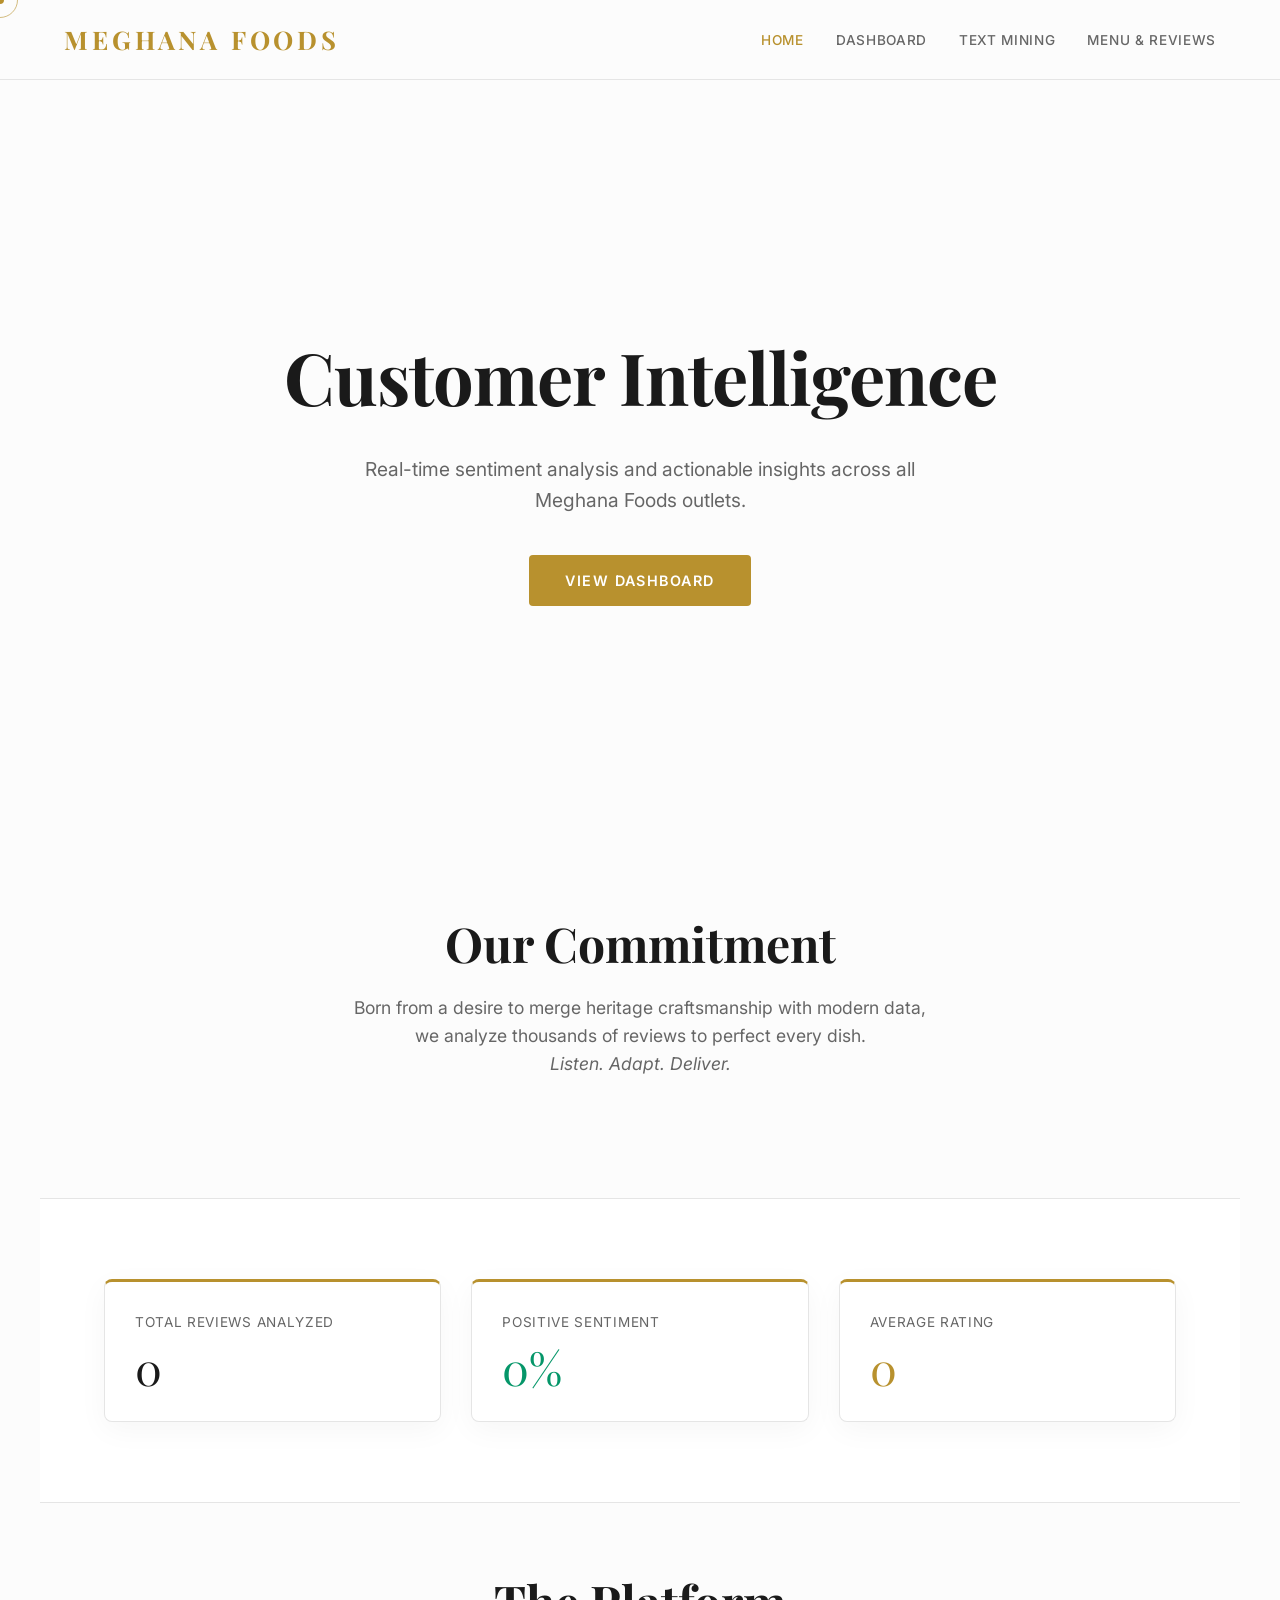
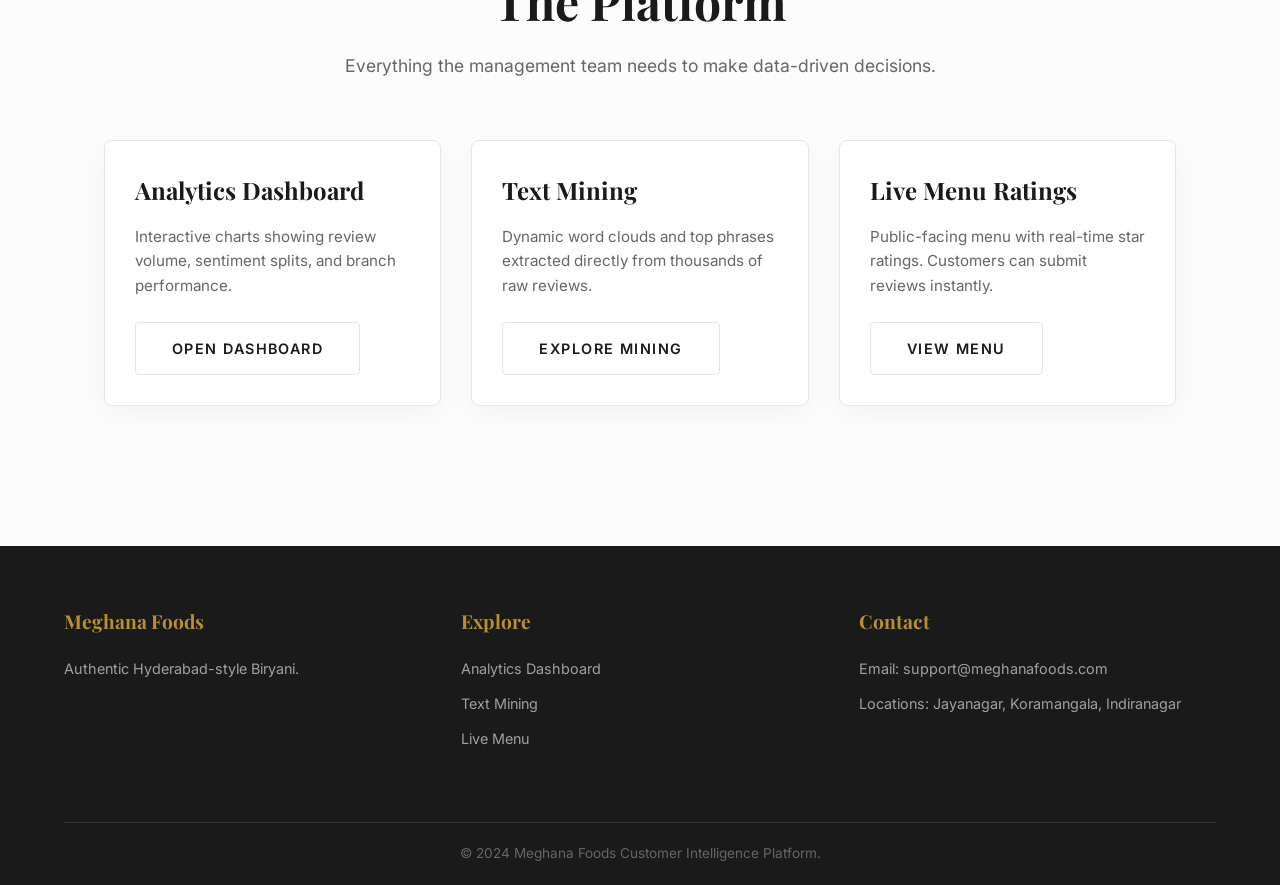
==== commit 5327efb6: "Add files via upload" ====
--- a/index.html
+++ b/index.html
@@ -38,15 +38,15 @@
       <div class="grid-3 reveal">
         <div class="card kpi-card">
           <div class="kpi-title">Total Reviews Analyzed</div>
-          <div class="kpi-value" id="stat-total">746</div>
+          <div class="kpi-value" id="stat-total">0</div>
         </div>
         <div class="card kpi-card">
           <div class="kpi-title">Positive Sentiment</div>
-          <div class="kpi-value" id="stat-pos" style="color: var(--green);">71.2%</div>
+          <div class="kpi-value" id="stat-pos" style="color: var(--green);">0%</div>
         </div>
         <div class="card kpi-card">
           <div class="kpi-title">Average Rating</div>
-          <div class="kpi-value" id="stat-rating" style="color: var(--accent);">3.66</div>
+          <div class="kpi-value" id="stat-rating" style="color: var(--accent);">0</div>
         </div>
       </div>
     </section>
--- a/styles.css
+++ b/styles.css
@@ -63,6 +63,8 @@
 .btn { display: inline-block; padding: 14px 36px; font-size: 0.9rem; font-weight: 600; text-transform: uppercase; letter-spacing: 0.1em; border-radius: 4px; transition: var(--transition); cursor: pointer; border: none; }
 .btn-primary { background: var(--accent); color: #fff; }
 .btn-primary:hover { background: var(--accent-hover); }
+.btn-secondary { background: transparent; color: var(--text); border: 1px solid var(--border); }
+.btn-secondary:hover { border-color: var(--accent); color: var(--accent); }
 
 /* Hero */
 .hero {
@@ -87,10 +89,15 @@
 
 /* Filters */
 .filter-bar { display: flex; gap: 20px; flex-wrap: wrap; background: var(--card-bg); padding: 24px; border: 1px solid var(--border); border-radius: 8px; margin-bottom: 40px; }
-.filter-group { display: flex; flex-direction: column; gap: 8px; flex: 1; min-width: 200px; }
+.filter-group { display: flex; flex-direction: column; gap: 8px; flex: 1; min-width: 180px; }
 .filter-group label { font-size: 0.8rem; font-weight: 600; text-transform: uppercase; color: var(--text-muted); }
-.filter-group select, .filter-group input { padding: 12px; border: 1px solid var(--border); border-radius: 4px; font-family: 'Inter', sans-serif; font-size: 0.95rem; outline: none; transition: var(--transition); }
-.filter-group select:focus, .filter-group input:focus { border-color: var(--accent); }
+.filter-group select { padding: 12px; border: 1px solid var(--border); border-radius: 4px; font-family: 'Inter', sans-serif; font-size: 0.95rem; outline: none; transition: var(--transition); }
+.filter-group select:focus { border-color: var(--accent); }
+
+/* Date Slider */
+.slider-container { display: flex; flex-direction: column; gap: 8px; flex: 2; min-width: 300px; }
+.slider-labels { display: flex; justify-content: space-between; font-size: 0.8rem; color: var(--text-muted); }
+input[type=range] { width: 100%; accent-color: var(--accent); }
 
 /* Charts */
 .chart-container { background: var(--card-bg); border: 1px solid var(--border); border-radius: 8px; padding: 24px; box-shadow: var(--shadow); display: flex; flex-direction: column; min-height: 350px; }
@@ -121,6 +128,11 @@
 .badge-neg { background: rgba(220, 38, 38, 0.1); color: var(--red); }
 .badge-neu { background: rgba(217, 119, 6, 0.1); color: var(--yellow); }
 
+/* Table Search */
+.search-box { margin-bottom: 20px; }
+.search-box input { width: 100%; padding: 12px 16px; border: 1px solid var(--border); border-radius: 4px; font-family: 'Inter', sans-serif; font-size: 0.95rem; outline: none; }
+.search-box input:focus { border-color: var(--accent); }
+
 /* Word Cloud */
 .wordcloud-wrapper { background: var(--card-bg); border: 1px solid var(--border); border-radius: 8px; padding: 40px; display: flex; flex-wrap: wrap; justify-content: center; align-items: center; gap: 16px; min-height: 300px; }
 .wordcloud-word { transition: var(--transition); cursor: default; }
